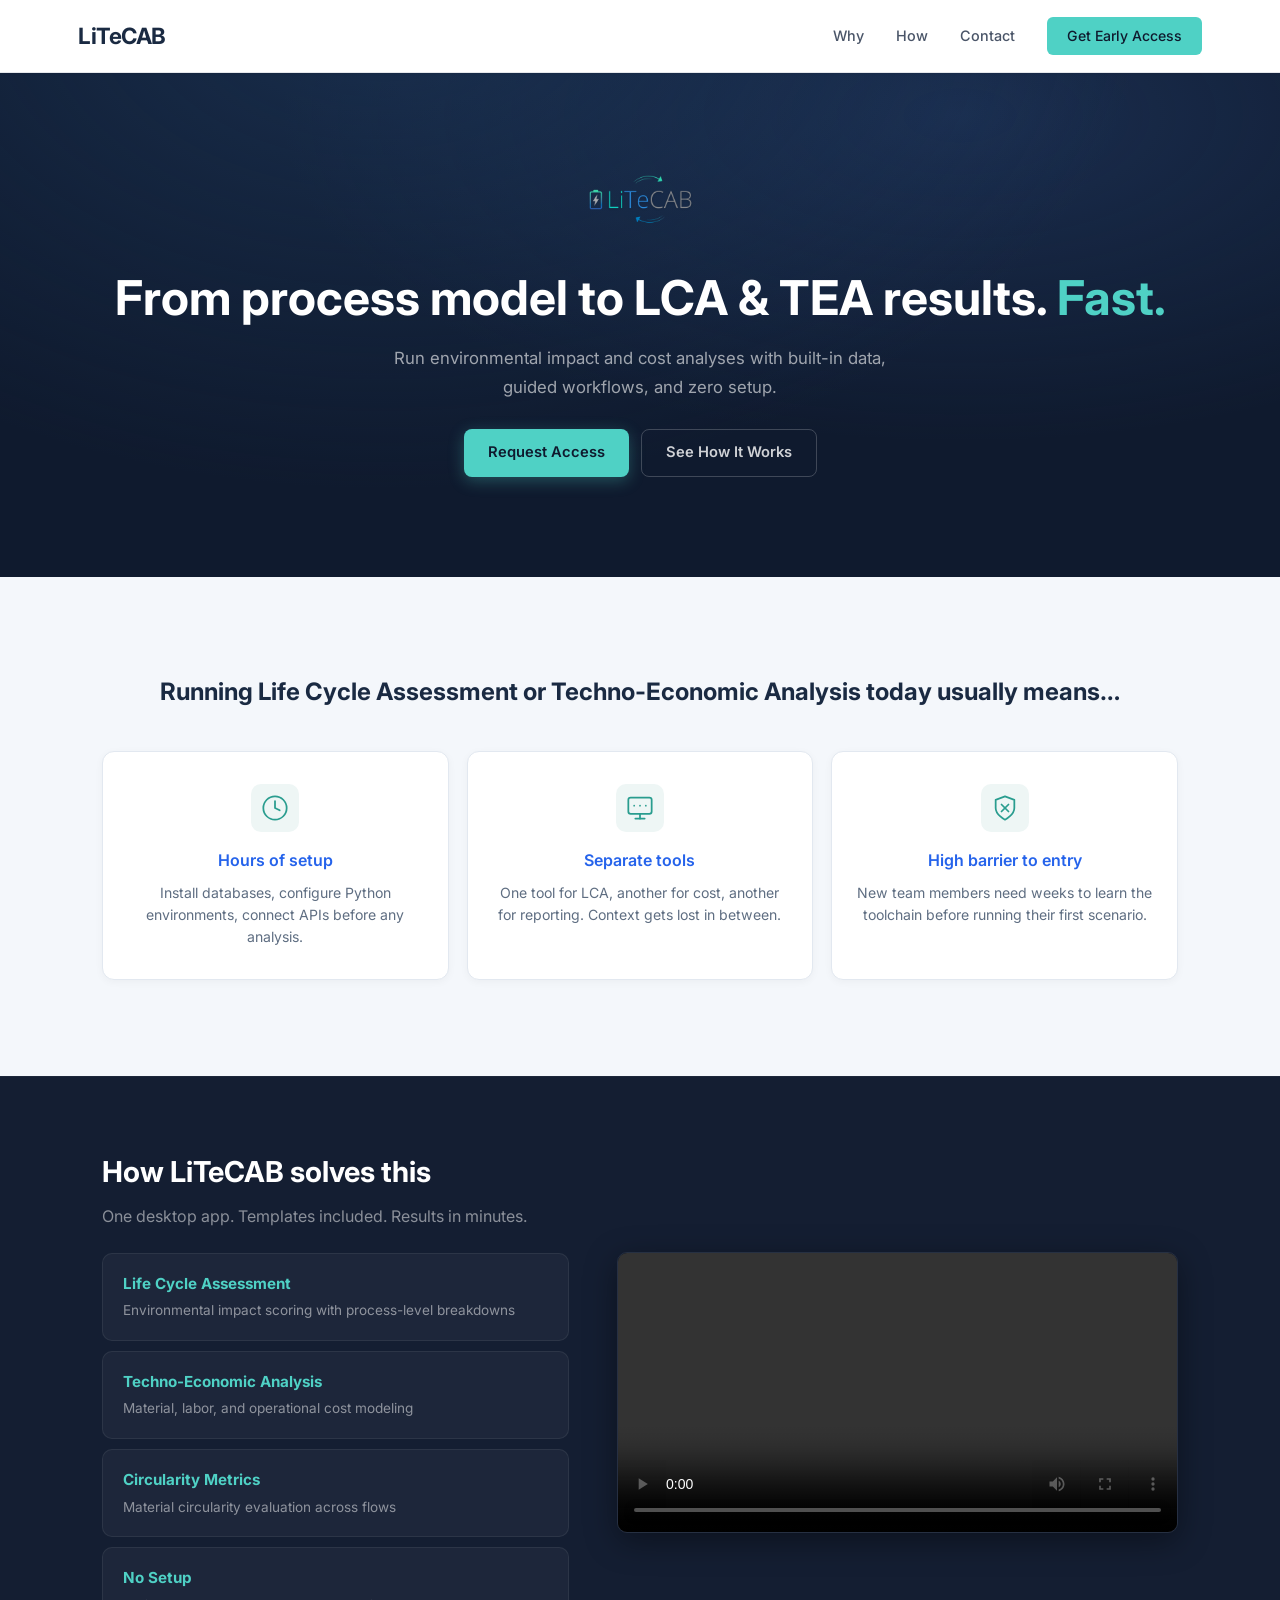
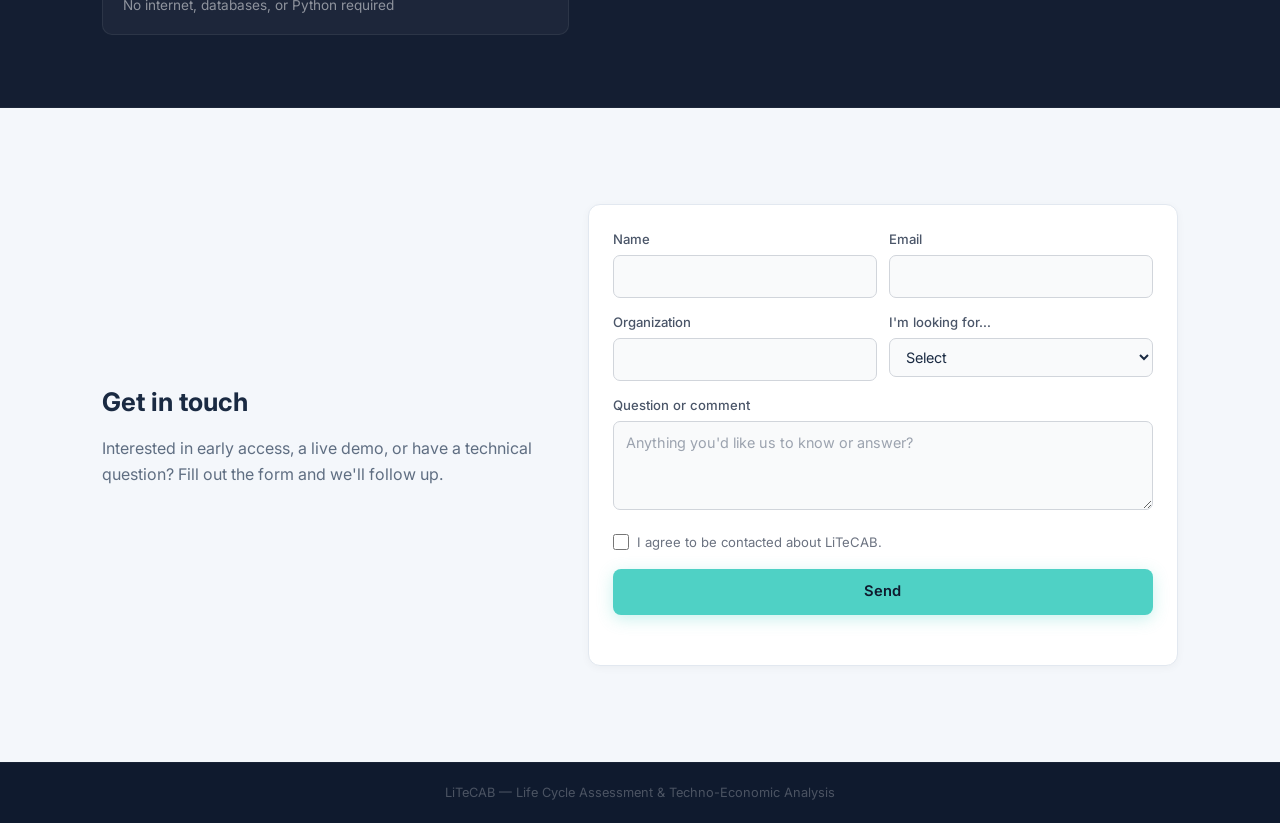
==== index.html @ 693c0f3a "Complete redesign: text navbar, hero logo, problem title change, blue card titles, solution grid fix" ====
<!DOCTYPE html>
<html lang="en">
<head>
  <meta charset="UTF-8">
  <meta name="viewport" content="width=device-width, initial-scale=1.0">
  <title>LiTeCAB — LCA &amp; TEA for Process Engineering</title>
  <meta name="description" content="LiTeCAB Desktop — life cycle assessment and techno-economic analysis in one guided workflow. Currently featuring battery process templates.">
  <link rel="preconnect" href="https://fonts.googleapis.com">
  <link rel="preconnect" href="https://fonts.gstatic.com" crossorigin>
  <link href="https://fonts.googleapis.com/css2?family=Inter:wght@300;400;500;600;700&display=swap" rel="stylesheet">
  <link rel="stylesheet" href="styles.css">
</head>
<body>

  <!-- ═══ Navbar ═══ -->
  <nav class="navbar" id="top">
    <div class="container nav-inner">
      <a href="#top" class="nav-brand">LiTeCAB</a>
      <div class="nav-links">
        <a href="#problem">Why</a>
        <a href="#solution">How</a>
        <a href="#contact">Contact</a>
        <a href="#contact" class="nav-cta">Get Early Access</a>
      </div>
    </div>
  </nav>

  <main>

    <!-- ═══ Hero ═══ -->
    <section class="hero">
      <div class="container hero-inner">
        <img src="logo.png" alt="LiTeCAB" class="hero-logo">
        <h1>From process model to LCA &amp; TEA results. <em>Fast.</em></h1>
        <p class="hero-desc">
          Run environmental impact and cost analyses with built-in data,
          guided workflows, and zero setup.
        </p>
        <div class="hero-btns">
          <a href="#contact" class="btn btn-primary">Request Access</a>
          <a href="#solution" class="btn btn-outline">See How It Works</a>
        </div>
      </div>
    </section>

    <!-- ═══ Problem ═══ -->
    <section class="section section-light" id="problem">
      <div class="container">
        <h2 class="section-heading">Running Life Cycle Assessment or Techno-Economic Analysis today usually means&hellip;</h2>
        <div class="cards-row">
          <div class="card">
            <div class="card-icon"><svg width="28" height="28" viewBox="0 0 24 24" fill="none" stroke="currentColor" stroke-width="1.5" stroke-linecap="round" stroke-linejoin="round"><circle cx="12" cy="12" r="10"/><polyline points="12 6 12 12 16 14"/></svg></div>
            <h3>Hours of setup</h3>
            <p>Install databases, configure Python environments, connect APIs before any analysis.</p>
          </div>
          <div class="card">
            <div class="card-icon"><svg width="28" height="28" viewBox="0 0 24 24" fill="none" stroke="currentColor" stroke-width="1.5" stroke-linecap="round" stroke-linejoin="round"><rect x="2" y="3" width="20" height="14" rx="2"/><line x1="8" y1="21" x2="16" y2="21"/><line x1="12" y1="17" x2="12" y2="21"/><line x1="7" y1="10" x2="7" y2="10.01"/><line x1="12" y1="10" x2="12" y2="10.01"/><line x1="17" y1="10" x2="17" y2="10.01"/></svg></div>
            <h3>Separate tools</h3>
            <p>One tool for LCA, another for cost, another for reporting. Context gets lost in between.</p>
          </div>
          <div class="card">
            <div class="card-icon"><svg width="28" height="28" viewBox="0 0 24 24" fill="none" stroke="currentColor" stroke-width="1.5" stroke-linecap="round" stroke-linejoin="round"><path d="M12 22s8-4 8-10V5l-8-3-8 3v7c0 6 8 10 8 10z"/><line x1="9" y1="9" x2="15" y2="15"/><line x1="15" y1="9" x2="9" y2="15"/></svg></div>
            <h3>High barrier to entry</h3>
            <p>New team members need weeks to learn the toolchain before running their first scenario.</p>
          </div>
        </div>
      </div>
    </section>

    <!-- ═══ Solution + Walkthrough ═══ -->
    <section class="section section-alt" id="solution">
      <div class="container solution-grid">
        <div class="solution-left">
          <h2 class="section-heading">How LiTeCAB solves this</h2>
          <p class="section-lead">One desktop app. Templates included. Results in minutes.</p>
          <div class="features">
            <div class="feat">
              <strong>Life Cycle Assessment</strong>
              <span>Environmental impact scoring with process-level breakdowns</span>
            </div>
            <div class="feat">
              <strong>Techno-Economic Analysis</strong>
              <span>Material, labor, and operational cost modeling</span>
            </div>
            <div class="feat">
              <strong>Circularity Metrics</strong>
              <span>Material circularity evaluation across flows</span>
            </div>
            <div class="feat">
              <strong>No Setup</strong>
              <span>No internet, databases, or Python required</span>
            </div>
          </div>
        </div>
        <div class="solution-right">
          <div class="video-frame">
            <video controls preload="metadata">
              <source src="walkthrough.mp4" type="video/mp4">
              Your browser does not support the video tag.
            </video>
          </div>
        </div>
      </div>
    </section>

    <!-- ═══ CTA + Form ═══ -->
    <section class="section section-light" id="contact">
      <div class="container">
        <div class="cta-block">
          <div class="cta-text">
            <h2>Get in touch</h2>
            <p>
              Interested in early access, a live demo, or have a technical question?
              Fill out the form and we'll follow up.
            </p>
          </div>
          <form id="interest-form" class="cta-form" novalidate>
            <div class="f-row f-2col">
              <div class="f-group">
                <label for="name">Name</label>
                <input id="name" name="name" type="text" autocomplete="name" required>
              </div>
              <div class="f-group">
                <label for="email">Email</label>
                <input id="email" name="email" type="email" autocomplete="email" required>
              </div>
            </div>
            <div class="f-row f-2col">
              <div class="f-group">
                <label for="organization">Organization</label>
                <input id="organization" name="organization" type="text" autocomplete="organization">
              </div>
              <div class="f-group">
                <label for="next_step">I'm looking for&hellip;</label>
                <select id="next_step" name="next_step" required>
                  <option value="">Select</option>
                  <option value="early-access">Early access</option>
                  <option value="live-demo">A live demo</option>
                  <option value="technical-discussion">Technical discussion</option>
                  <option value="exploring">Just exploring</option>
                </select>
              </div>
            </div>
            <div class="f-group">
              <label for="inquiry">Question or comment</label>
              <textarea id="inquiry" name="inquiry" rows="3" placeholder="Anything you'd like us to know or answer?"></textarea>
            </div>
            <div class="f-check">
              <input id="consent" name="consent" type="checkbox" required>
              <label for="consent">I agree to be contacted about LiTeCAB.</label>
            </div>
            <button class="btn btn-primary btn-full" type="submit">Send</button>
            <p id="form-status" class="form-status" role="status" aria-live="polite"></p>
          </form>
        </div>
      </div>
    </section>

  </main>

  <footer class="site-footer">
    <div class="container">
      <p>LiTeCAB &mdash; Life Cycle Assessment &amp; Techno-Economic Analysis</p>
    </div>
  </footer>

  <script src="script.js" defer></script>
</body>
</html>
---- styles.css ----
/* ── Reset ── */
*, *::before, *::after { box-sizing: border-box; margin: 0; padding: 0; }

/* ── Base ── */
html { scroll-behavior: smooth; }

body {
  font-family: 'Inter', -apple-system, BlinkMacSystemFont, 'Segoe UI', sans-serif;
  color: #e8f0fe;
  background: #0f1a2e;
  line-height: 1.6;
  -webkit-font-smoothing: antialiased;
}

.container {
  width: 100%;
  max-width: 1140px;
  margin: 0 auto;
  padding: 0 32px;
}

/* ── Navbar ── */
.navbar {
  position: fixed; top: 0; left: 0; right: 0; z-index: 50;
  background: #fff;
  border-bottom: 1px solid #e5e7eb;
  box-shadow: 0 1px 3px rgba(0,0,0,0.05);
}

.nav-inner {
  display: flex; align-items: center; justify-content: space-between;
  height: 72px;
  padding: 0 8px;
}

.nav-brand {
  font-size: 1.4rem;
  font-weight: 700;
  color: #1a2a42;
  text-decoration: none;
  letter-spacing: -0.5px;
}

.nav-links { display: flex; align-items: center; gap: 32px; }

.nav-links a {
  color: #4a5568;
  text-decoration: none;
  font-size: 0.9rem;
  font-weight: 500;
  transition: color 0.2s;
}
.nav-links a:hover { color: #1a2a42; }

.nav-cta {
  background: #4fd1c5 !important;
  color: #0f1a2e !important;
  padding: 8px 20px;
  border-radius: 6px;
  font-weight: 600;
  font-size: 0.88rem !important;
  transition: background 0.2s;
}
.nav-cta:hover { background: #38b2ac !important; }

/* ── Hero ── */
.hero {
  padding: 160px 0 80px;
  text-align: center;
  background:
    radial-gradient(ellipse at 30% 0%, rgba(30,58,95,0.6) 0%, transparent 60%),
    radial-gradient(ellipse at 75% 20%, rgba(42,74,127,0.4) 0%, transparent 50%),
    #0f1a2e;
}

.hero-inner { max-width: 100%; margin: 0 auto; }

.hero-logo {
  height: 80px;
  margin-bottom: 24px;
}

.hero h1 {
  font-size: clamp(2.4rem, 4vw, 3rem);
  font-weight: 700;
  line-height: 1.1;
  margin-bottom: 20px;
  color: #fff;
  white-space: nowrap;
}

.hero h1 em {
  font-style: normal;
  color: #4fd1c5;
}

.hero-desc {
  font-size: 1.05rem;
  color: rgba(255,255,255,0.6);
  max-width: 520px;
  margin: 0 auto 28px;
  line-height: 1.7;
}

.hero-btns {
  display: flex; gap: 12px; justify-content: center;
  margin-bottom: 20px;
}


/* ── Buttons ── */
.btn {
  display: inline-flex; align-items: center; justify-content: center;
  padding: 11px 24px;
  border: none; border-radius: 8px;
  font: inherit; font-size: 0.92rem; font-weight: 600;
  cursor: pointer; text-decoration: none;
  transition: transform 0.15s, background 0.2s, box-shadow 0.2s;
}
.btn:hover { transform: translateY(-1px); }

.btn-primary {
  background: #4fd1c5;
  color: #0f1a2e;
  box-shadow: 0 4px 16px rgba(79,209,197,0.3);
}
.btn-primary:hover { background: #6ee7db; }

.btn-outline {
  background: transparent;
  border: 1px solid rgba(255,255,255,0.2);
  color: rgba(255,255,255,0.8);
}
.btn-outline:hover {
  background: rgba(255,255,255,0.06);
  border-color: rgba(255,255,255,0.35);
}

.btn-full { width: 100%; }

/* ── Sections ── */
.section {
  padding: 72px 0;
}

.section-alt {
  background: rgba(255,255,255,0.02);
  border-top: 1px solid rgba(255,255,255,0.04);
  border-bottom: 1px solid rgba(255,255,255,0.04);
}

.section-heading {
  font-size: 1.8rem;
  font-weight: 700;
  text-align: center;
  margin-bottom: 8px;
  color: #fff;
}

.section-lead {
  text-align: center;
  color: rgba(255,255,255,0.5);
  font-size: 1rem;
  margin-bottom: 36px;
}

/* ── Light sections (Problem, CTA) ── */
.section-light {
  background: #f4f7fb !important;
  color: #1a2a42;
  padding: 96px 0;
}

.section-light .section-heading {
  color: #1a2a42;
  font-size: 1.5rem;
  margin-bottom: 40px;
}

.section-light .cta-text h2 {
  color: #1a2a42 !important;
}

.section-light .cta-text p {
  color: #5f6e82 !important;
}

.section-light .cta-form {
  background: #fff;
  border: 1px solid #e2e8f0;
  box-shadow: 0 2px 8px rgba(0,0,0,0.04);
}

.section-light .f-group label {
  color: #4a5568;
}

.section-light .f-group input,
.section-light .f-group select,
.section-light .f-group textarea {
  background: #f9fafb;
  border: 1px solid #d1d5db;
  color: #1a2a42;
}

.section-light .f-group input::placeholder,
.section-light .f-group textarea::placeholder {
  color: #9ca3af;
}

.section-light .f-group select option {
  background: #fff;
  color: #1a2a42;
}

.section-light .f-check label {
  color: #6b7280;
}

.section-light .form-status {
  color: #6b7280;
}

/* ── Problem cards ── */
.cards-row {
  display: grid;
  grid-template-columns: repeat(3, 1fr);
  gap: 18px;
}

.card {
  background: #fff;
  border: 1px solid #e2e8f0;
  border-radius: 12px;
  padding: 32px 24px;
  text-align: center;
  box-shadow: 0 2px 8px rgba(0,0,0,0.04);
}

.card-icon {
  display: flex; align-items: center; justify-content: center;
  width: 48px; height: 48px;
  margin: 0 auto 16px;
  background: #eef6f5;
  border-radius: 10px;
  color: #2a9d8f;
}

.card h3 {
  font-size: 1rem;
  font-weight: 600;
  margin-bottom: 8px;
  color: #2563eb;
}

.card p {
  font-size: 0.88rem;
  color: #5f6e82;
  line-height: 1.55;
}

/* ── Solution grid ── */
.solution-grid {
  display: grid !important;
  grid-template-columns: 1fr 1.2fr !important;
  gap: 48px;
  align-items: center;
}

.solution-left {
  display: block;
}

.solution-left .section-heading {
  text-align: left;
  margin-bottom: 8px;
}

.solution-left .section-lead {
  text-align: left;
  margin-bottom: 24px;
}

.solution-right {
  display: block;
}

/* ── Features ── */
.features {
  display: grid;
  grid-template-columns: 1fr;
  gap: 10px;
}

.feat {
  display: flex; flex-direction: column;
  background: rgba(255,255,255,0.04);
  border: 1px solid rgba(255,255,255,0.07);
  border-radius: 10px;
  padding: 18px 20px;
}

.feat strong {
  font-size: 0.95rem;
  color: #4fd1c5;
  margin-bottom: 4px;
}

.feat span {
  font-size: 0.85rem;
  color: rgba(255,255,255,0.5);
}

/* ── Video ── */
.video-frame {
  border-radius: 10px;
  overflow: hidden;
  border: 1px solid rgba(255,255,255,0.08);
  box-shadow: 0 8px 32px rgba(0,0,0,0.4);
}

.video-frame video {
  width: 100%;
  display: block;
  background: #0a1220;
}

/* ── CTA / Form ── */
.cta-block {
  display: grid;
  grid-template-columns: 1fr 1.3fr;
  gap: 32px;
  align-items: center;
}

.cta-text h2 {
  font-size: 1.6rem;
  font-weight: 700;
  margin-bottom: 12px;
  color: #fff;
}

.cta-text p {
  color: rgba(255,255,255,0.55);
  line-height: 1.65;
}

.cta-form {
  background: rgba(255,255,255,0.04);
  border: 1px solid rgba(255,255,255,0.07);
  border-radius: 12px;
  padding: 24px;
}

.f-group { margin-bottom: 14px; }

.f-group label {
  display: block;
  font-size: 0.82rem;
  font-weight: 500;
  color: rgba(255,255,255,0.6);
  margin-bottom: 5px;
}

.f-group input,
.f-group select,
.f-group textarea {
  width: 100%;
  padding: 9px 12px;
  background: rgba(255,255,255,0.06);
  border: 1px solid rgba(255,255,255,0.1);
  border-radius: 7px;
  color: #fff;
  font: inherit;
  font-size: 0.9rem;
  transition: border-color 0.15s;
}

.f-group input:focus,
.f-group select:focus,
.f-group textarea:focus {
  outline: none;
  border-color: rgba(79,209,197,0.5);
}

.f-group input::placeholder,
.f-group textarea::placeholder {
  color: rgba(255,255,255,0.25);
}

.f-group select option { background: #1e3050; color: #fff; }

.f-group textarea { resize: vertical; }

.f-row { display: grid; gap: 12px; }
.f-2col { grid-template-columns: 1fr 1fr; }

.f-check {
  display: flex; align-items: start; gap: 8px;
  margin-bottom: 16px;
}
.f-check input { width: 16px; height: 16px; margin-top: 2px; flex-shrink: 0; }
.f-check label { font-size: 0.82rem; color: rgba(255,255,255,0.45); }

.form-status {
  margin-top: 8px;
  min-height: 18px;
  font-size: 0.85rem;
  color: rgba(255,255,255,0.5);
}

/* ── Footer ── */
.site-footer {
  border-top: 1px solid rgba(255,255,255,0.04);
  padding: 20px 0;
  text-align: center;
}

.site-footer p {
  font-size: 0.8rem;
  color: rgba(255,255,255,0.25);
}

/* ── Responsive ── */
@media (max-width: 768px) {
  .hero { padding: 130px 0 60px; }
  .hero h1 { font-size: 1.8rem; }
  .cards-row { grid-template-columns: 1fr; }
  .solution-grid { grid-template-columns: 1fr; }
  .solution-left .section-heading,
  .solution-left .section-lead { text-align: center; }
  .cta-block { grid-template-columns: 1fr; }
  .f-2col { grid-template-columns: 1fr; }
  .nav-links a:not(.nav-cta) { display: none; }
  .hero-btns { flex-direction: column; align-items: center; }
}
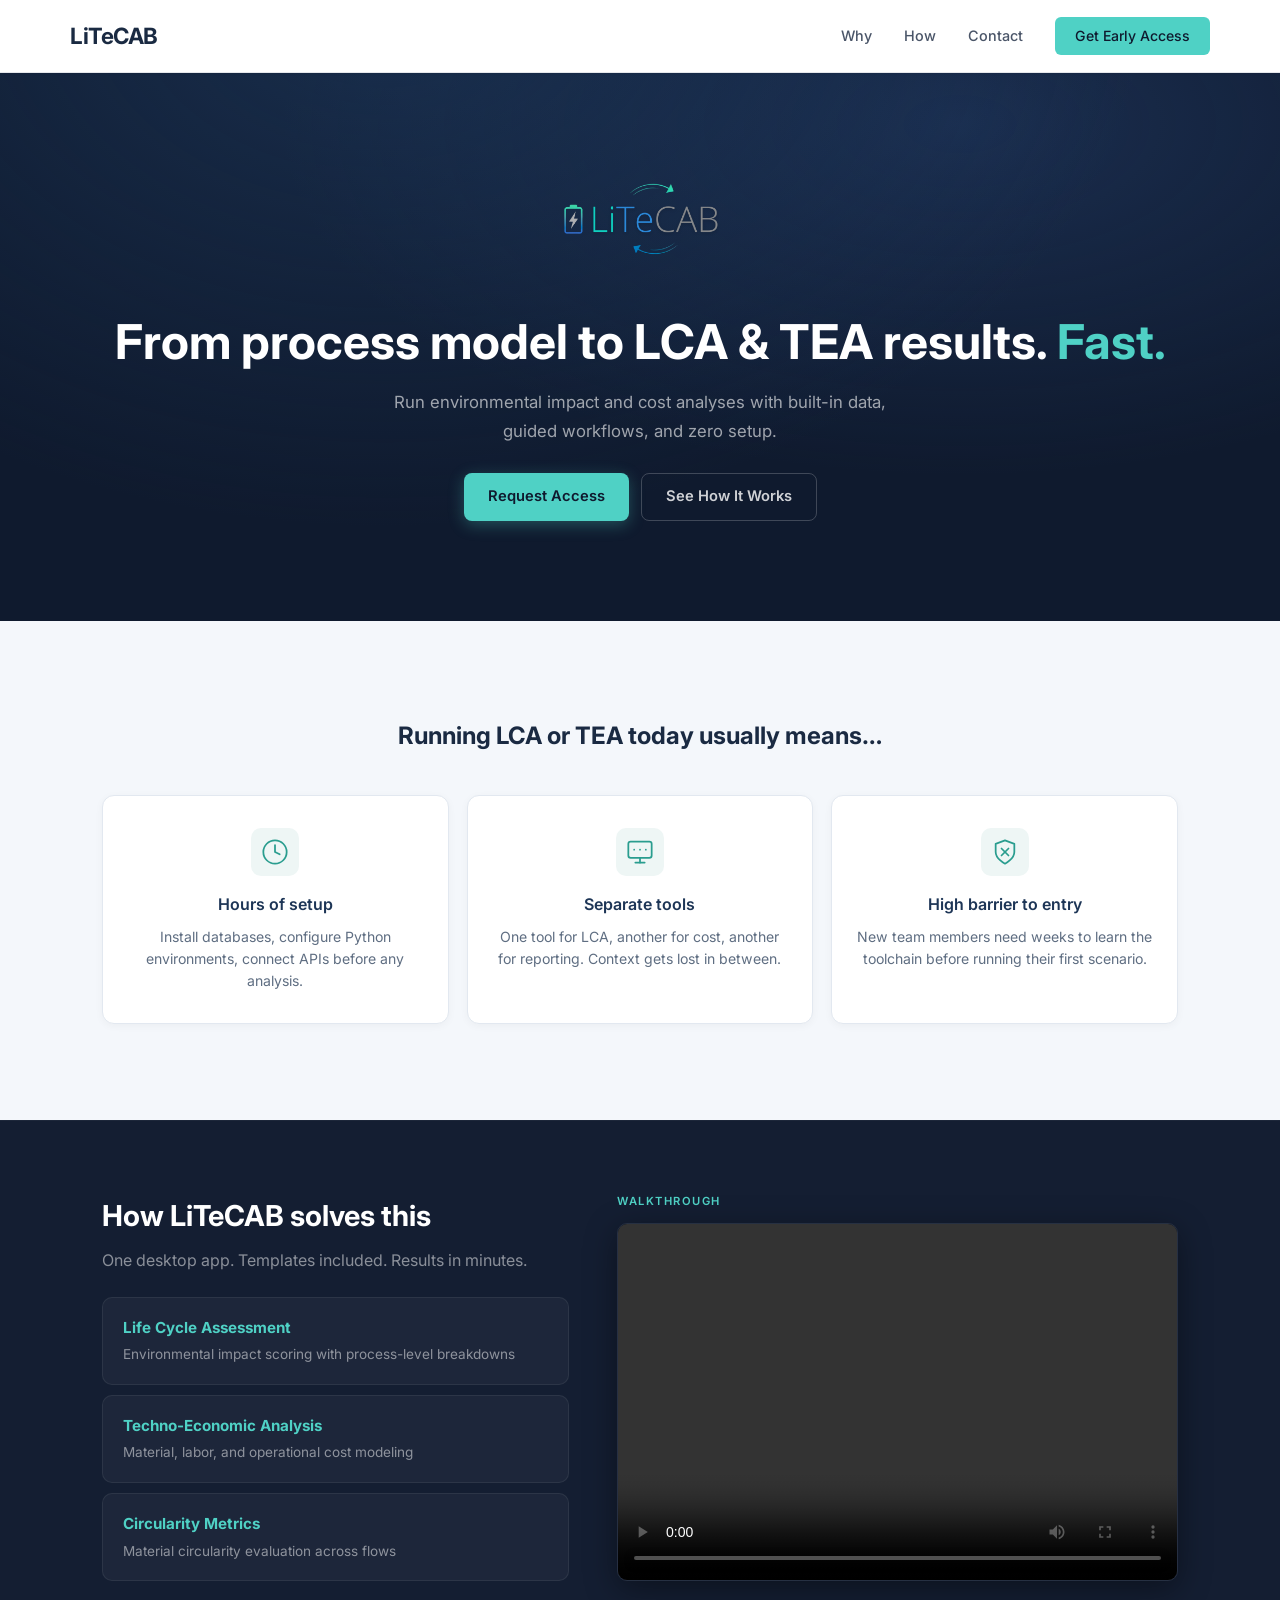
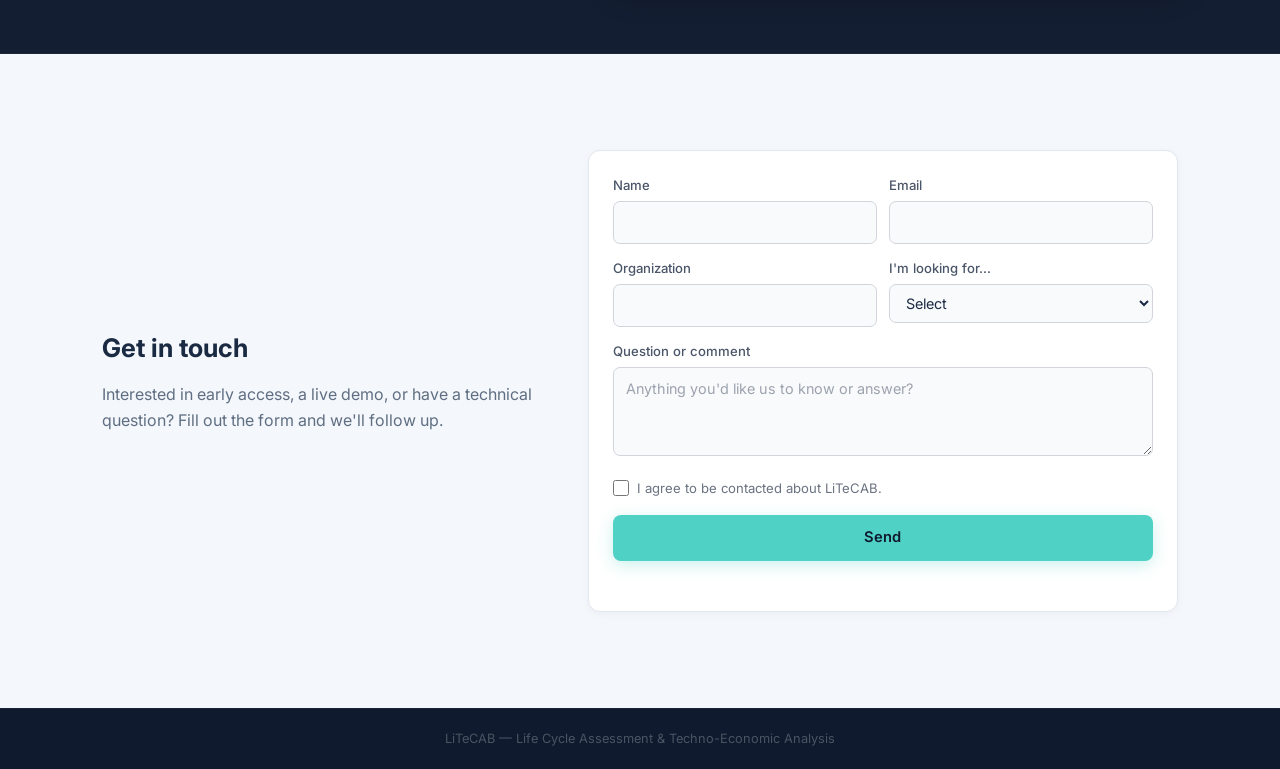
==== commit 992d12ec: "Navbar extreme ends, larger hero logo, shorter problem title, #1d3556 card titles, drop 4th card, wa" ====
--- a/index.html
+++ b/index.html
@@ -46,7 +46,7 @@
     <!-- ═══ Problem ═══ -->
     <section class="section section-light" id="problem">
       <div class="container">
-        <h2 class="section-heading">Running Life Cycle Assessment or Techno-Economic Analysis today usually means&hellip;</h2>
+        <h2 class="section-heading">Running LCA or TEA today usually means&hellip;</h2>
         <div class="cards-row">
           <div class="card">
             <div class="card-icon"><svg width="28" height="28" viewBox="0 0 24 24" fill="none" stroke="currentColor" stroke-width="1.5" stroke-linecap="round" stroke-linejoin="round"><circle cx="12" cy="12" r="10"/><polyline points="12 6 12 12 16 14"/></svg></div>
@@ -86,13 +86,10 @@
               <strong>Circularity Metrics</strong>
               <span>Material circularity evaluation across flows</span>
             </div>
-            <div class="feat">
-              <strong>No Setup</strong>
-              <span>No internet, databases, or Python required</span>
-            </div>
           </div>
         </div>
         <div class="solution-right">
+          <span class="video-badge">Walkthrough</span>
           <div class="video-frame">
             <video controls preload="metadata">
               <source src="walkthrough.mp4" type="video/mp4">
--- a/styles.css
+++ b/styles.css
@@ -30,7 +30,7 @@
 .nav-inner {
   display: flex; align-items: center; justify-content: space-between;
   height: 72px;
-  padding: 0 8px;
+  padding: 0;
 }
 
 .nav-brand {
@@ -76,8 +76,8 @@
 .hero-inner { max-width: 100%; margin: 0 auto; }
 
 .hero-logo {
-  height: 80px;
-  margin-bottom: 24px;
+  height: 120px;
+  margin-bottom: 28px;
 }
 
 .hero h1 {
@@ -250,7 +250,7 @@
   font-size: 1rem;
   font-weight: 600;
   margin-bottom: 8px;
-  color: #2563eb;
+  color: #1d3556;
 }
 
 .card p {
@@ -264,7 +264,7 @@
   display: grid !important;
   grid-template-columns: 1fr 1.2fr !important;
   gap: 48px;
-  align-items: center;
+  align-items: stretch;
 }
 
 .solution-left {
@@ -282,7 +282,19 @@
 }
 
 .solution-right {
-  display: block;
+  display: flex;
+  flex-direction: column;
+  height: 100%;
+}
+
+.video-badge {
+  display: inline-block;
+  font-size: 0.7rem;
+  font-weight: 600;
+  text-transform: uppercase;
+  letter-spacing: 1.5px;
+  color: #4fd1c5;
+  margin-bottom: 12px;
 }
 
 /* ── Features ── */
@@ -317,10 +329,14 @@
   overflow: hidden;
   border: 1px solid rgba(255,255,255,0.08);
   box-shadow: 0 8px 32px rgba(0,0,0,0.4);
+  flex: 1;
+  display: flex;
 }
 
 .video-frame video {
   width: 100%;
+  height: 100%;
+  object-fit: cover;
   display: block;
   background: #0a1220;
 }
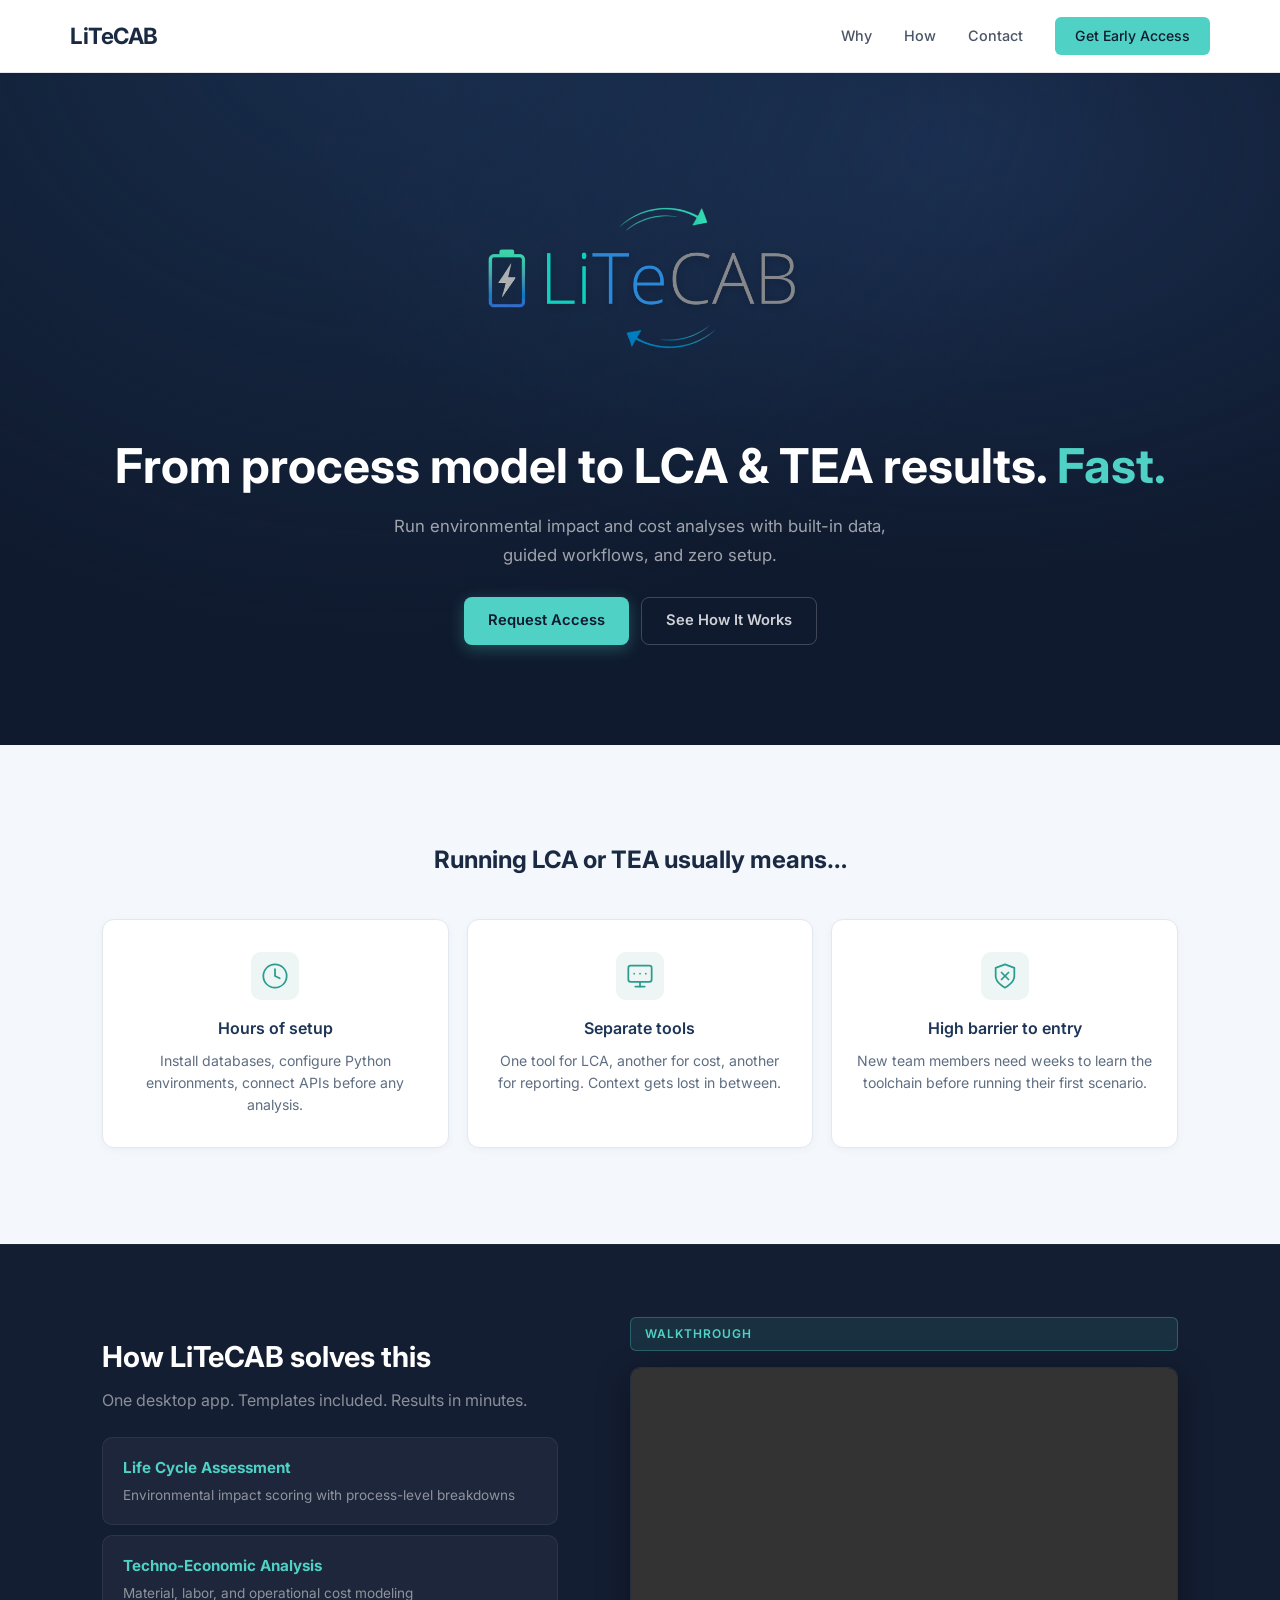
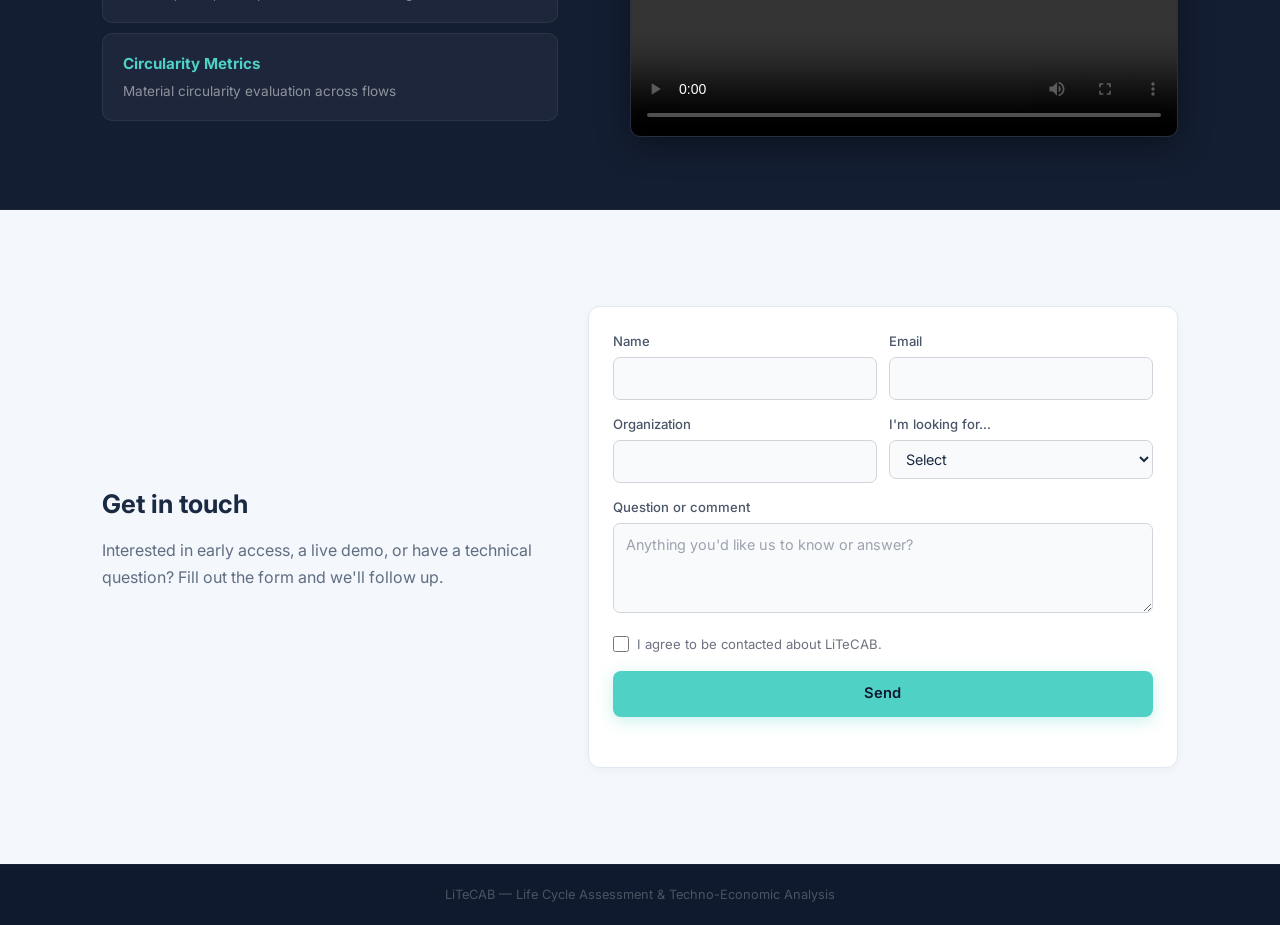
==== commit 6b0a76d9: "Double hero logo, remove 'today' from problem title, solution grid gap+center, walkthrough button st" ====
--- a/index.html
+++ b/index.html
@@ -46,7 +46,7 @@
     <!-- ═══ Problem ═══ -->
     <section class="section section-light" id="problem">
       <div class="container">
-        <h2 class="section-heading">Running LCA or TEA today usually means&hellip;</h2>
+        <h2 class="section-heading">Running LCA or TEA usually means&hellip;</h2>
         <div class="cards-row">
           <div class="card">
             <div class="card-icon"><svg width="28" height="28" viewBox="0 0 24 24" fill="none" stroke="currentColor" stroke-width="1.5" stroke-linecap="round" stroke-linejoin="round"><circle cx="12" cy="12" r="10"/><polyline points="12 6 12 12 16 14"/></svg></div>
@@ -89,7 +89,7 @@
           </div>
         </div>
         <div class="solution-right">
-          <span class="video-badge">Walkthrough</span>
+          <span class="video-badge-btn">Walkthrough</span>
           <div class="video-frame">
             <video controls preload="metadata">
               <source src="walkthrough.mp4" type="video/mp4">
--- a/styles.css
+++ b/styles.css
@@ -76,8 +76,8 @@
 .hero-inner { max-width: 100%; margin: 0 auto; }
 
 .hero-logo {
-  height: 120px;
-  margin-bottom: 28px;
+  height: 240px;
+  margin-bottom: 32px;
 }
 
 .hero h1 {
@@ -263,8 +263,9 @@
 .solution-grid {
   display: grid !important;
   grid-template-columns: 1fr 1.2fr !important;
-  gap: 48px;
-  align-items: stretch;
+  gap: 72px;
+  align-items: center;
+  min-height: 420px;
 }
 
 .solution-left {
@@ -287,14 +288,18 @@
   height: 100%;
 }
 
-.video-badge {
+.video-badge-btn {
   display: inline-block;
-  font-size: 0.7rem;
+  font-size: 0.75rem;
   font-weight: 600;
   text-transform: uppercase;
-  letter-spacing: 1.5px;
+  letter-spacing: 1px;
   color: #4fd1c5;
-  margin-bottom: 12px;
+  background: rgba(79,209,197,0.1);
+  border: 1px solid rgba(79,209,197,0.3);
+  padding: 6px 14px;
+  border-radius: 6px;
+  margin-bottom: 16px;
 }
 
 /* ── Features ── */
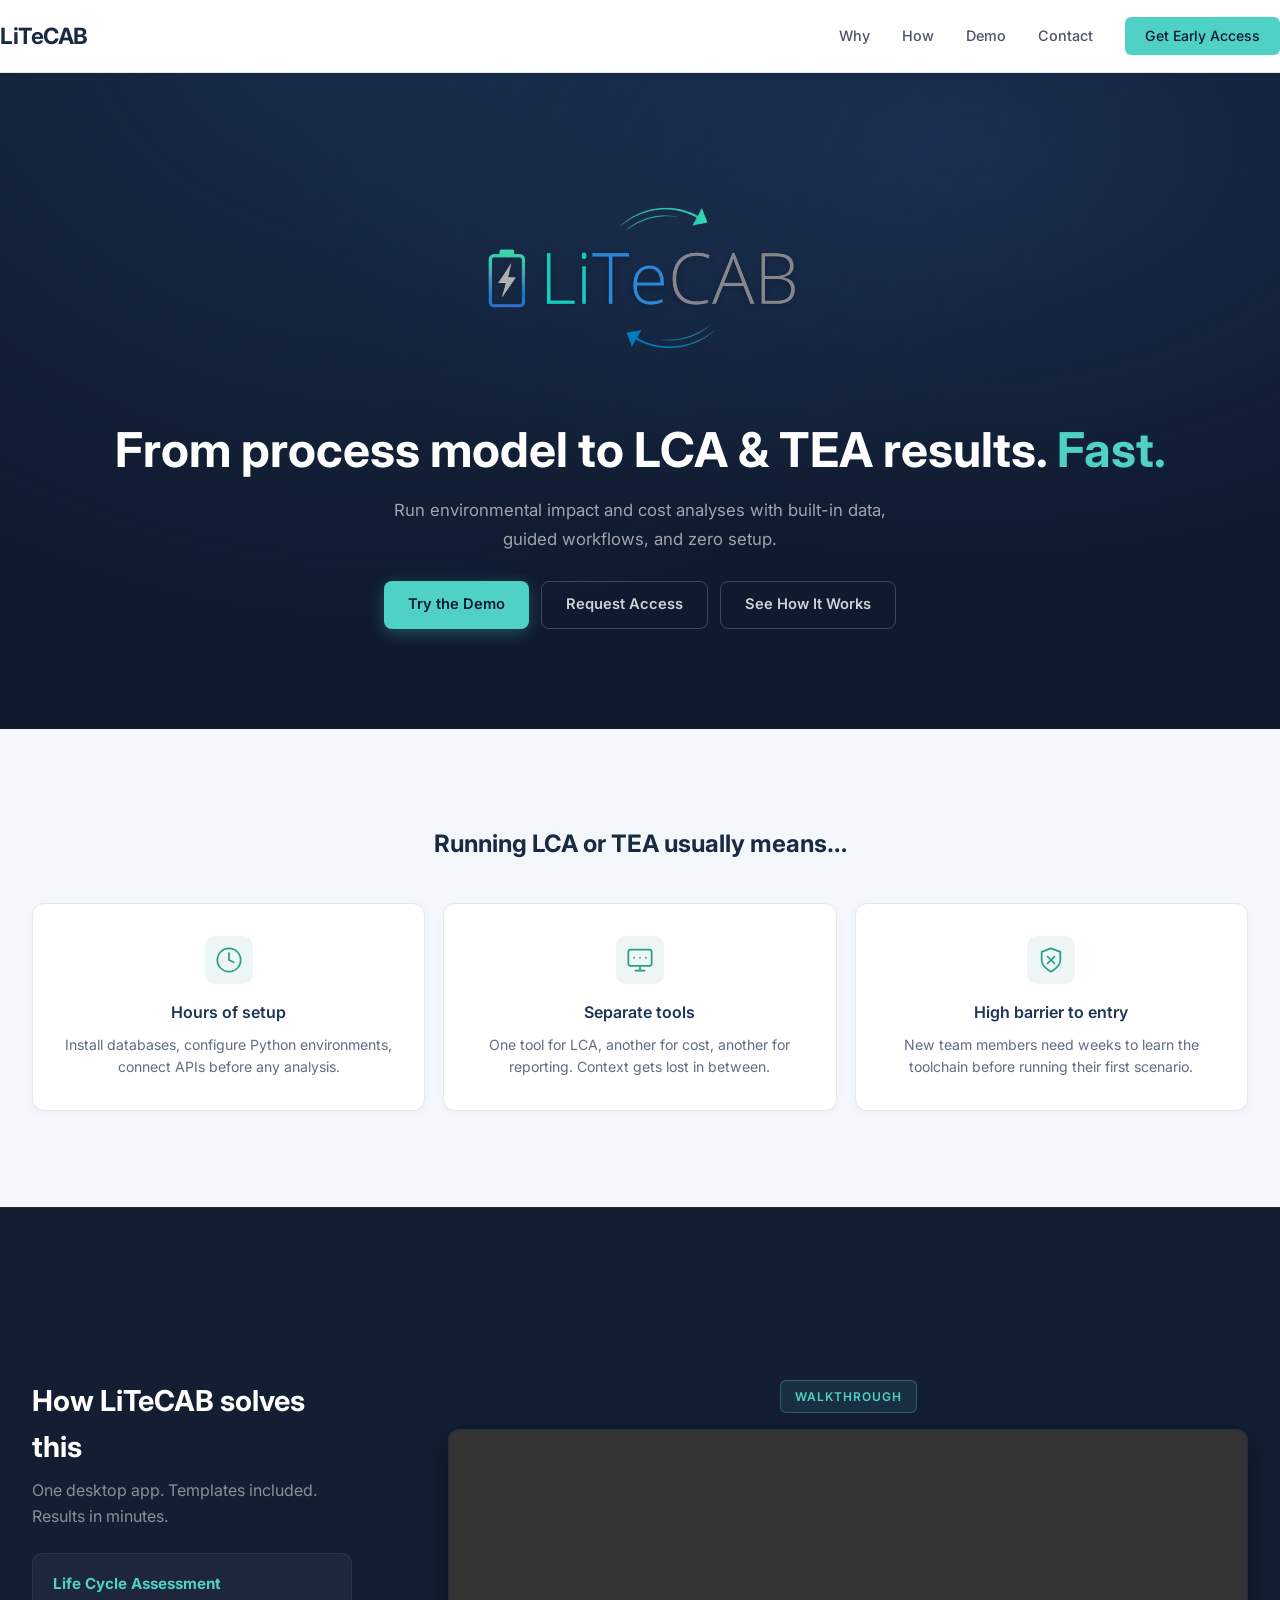
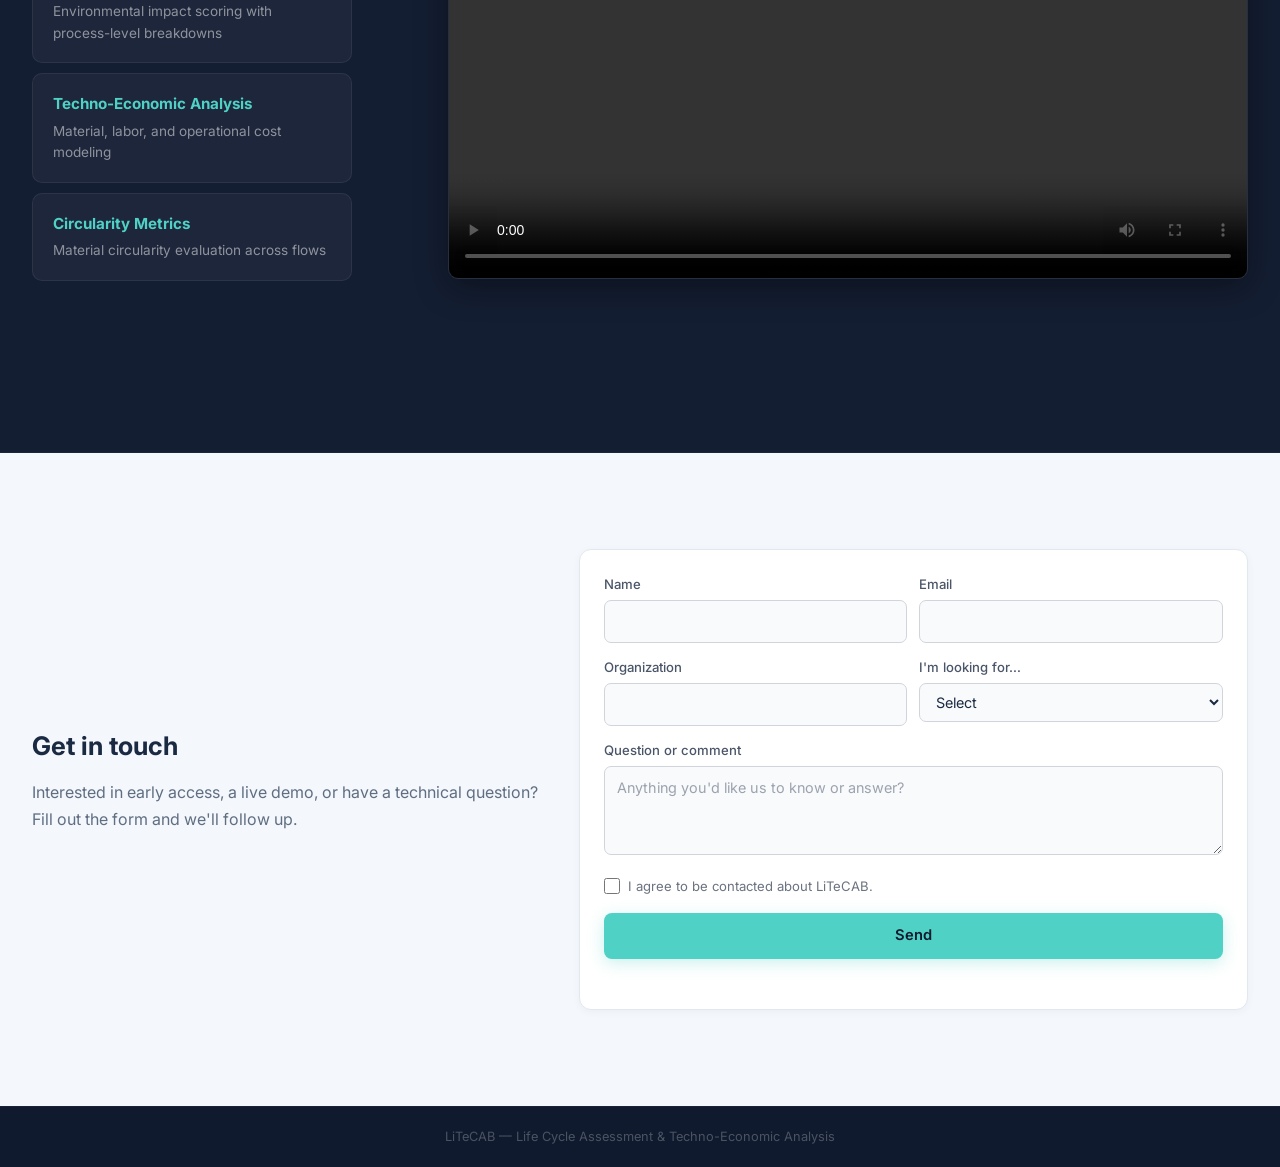
==== commit 1c7b75c6: "feat: add 'Try the Demo' links pointing to /app/" ====
--- a/index.html
+++ b/index.html
@@ -19,6 +19,7 @@
       <div class="nav-links">
         <a href="#problem">Why</a>
         <a href="#solution">How</a>
+        <a href="./app/">Demo</a>
         <a href="#contact">Contact</a>
         <a href="#contact" class="nav-cta">Get Early Access</a>
       </div>
@@ -37,7 +38,8 @@
           guided workflows, and zero setup.
         </p>
         <div class="hero-btns">
-          <a href="#contact" class="btn btn-primary">Request Access</a>
+          <a href="./app/" class="btn btn-primary">Try the Demo</a>
+          <a href="#contact" class="btn btn-outline">Request Access</a>
           <a href="#solution" class="btn btn-outline">See How It Works</a>
         </div>
       </div>
--- a/styles.css
+++ b/styles.css
@@ -14,7 +14,7 @@
 
 .container {
   width: 100%;
-  max-width: 1140px;
+  max-width: 1400px;
   margin: 0 auto;
   padding: 0 32px;
 }
@@ -77,7 +77,7 @@
 
 .hero-logo {
   height: 240px;
-  margin-bottom: 32px;
+  margin-bottom: 16px;
 }
 
 .hero h1 {
@@ -262,10 +262,10 @@
 /* ── Solution grid ── */
 .solution-grid {
   display: grid !important;
-  grid-template-columns: 1fr 1.2fr !important;
-  gap: 72px;
+  grid-template-columns: 1fr 2.5fr !important;
+  gap: 96px;
   align-items: center;
-  min-height: 420px;
+  min-height: 700px;
 }
 
 .solution-left {
@@ -285,7 +285,7 @@
 .solution-right {
   display: flex;
   flex-direction: column;
-  height: 100%;
+  align-items: center;
 }
 
 .video-badge-btn {
@@ -334,14 +334,14 @@
   overflow: hidden;
   border: 1px solid rgba(255,255,255,0.08);
   box-shadow: 0 8px 32px rgba(0,0,0,0.4);
-  flex: 1;
-  display: flex;
+  width: 100%;
+  aspect-ratio: 16 / 9;
 }
 
 .video-frame video {
   width: 100%;
   height: 100%;
-  object-fit: cover;
+  object-fit: contain;
   display: block;
   background: #0a1220;
 }
@@ -443,15 +443,23 @@
 }
 
 /* ── Responsive ── */
+@media (max-width: 1200px) {
+  .container { max-width: 1000px; }
+  .solution-grid { gap: 48px; }
+}
+
 @media (max-width: 768px) {
   .hero { padding: 130px 0 60px; }
-  .hero h1 { font-size: 1.8rem; }
+  .hero-logo { height: 160px; }
+  .hero h1 { font-size: 1.8rem; white-space: normal; }
   .cards-row { grid-template-columns: 1fr; }
-  .solution-grid { grid-template-columns: 1fr; }
+  .solution-grid { grid-template-columns: 1fr !important; gap: 32px; min-height: auto; }
   .solution-left .section-heading,
   .solution-left .section-lead { text-align: center; }
+  .solution-right { align-items: center; }
   .cta-block { grid-template-columns: 1fr; }
   .f-2col { grid-template-columns: 1fr; }
   .nav-links a:not(.nav-cta) { display: none; }
   .hero-btns { flex-direction: column; align-items: center; }
-}
+  .section-light { padding: 64px 0; }
+}
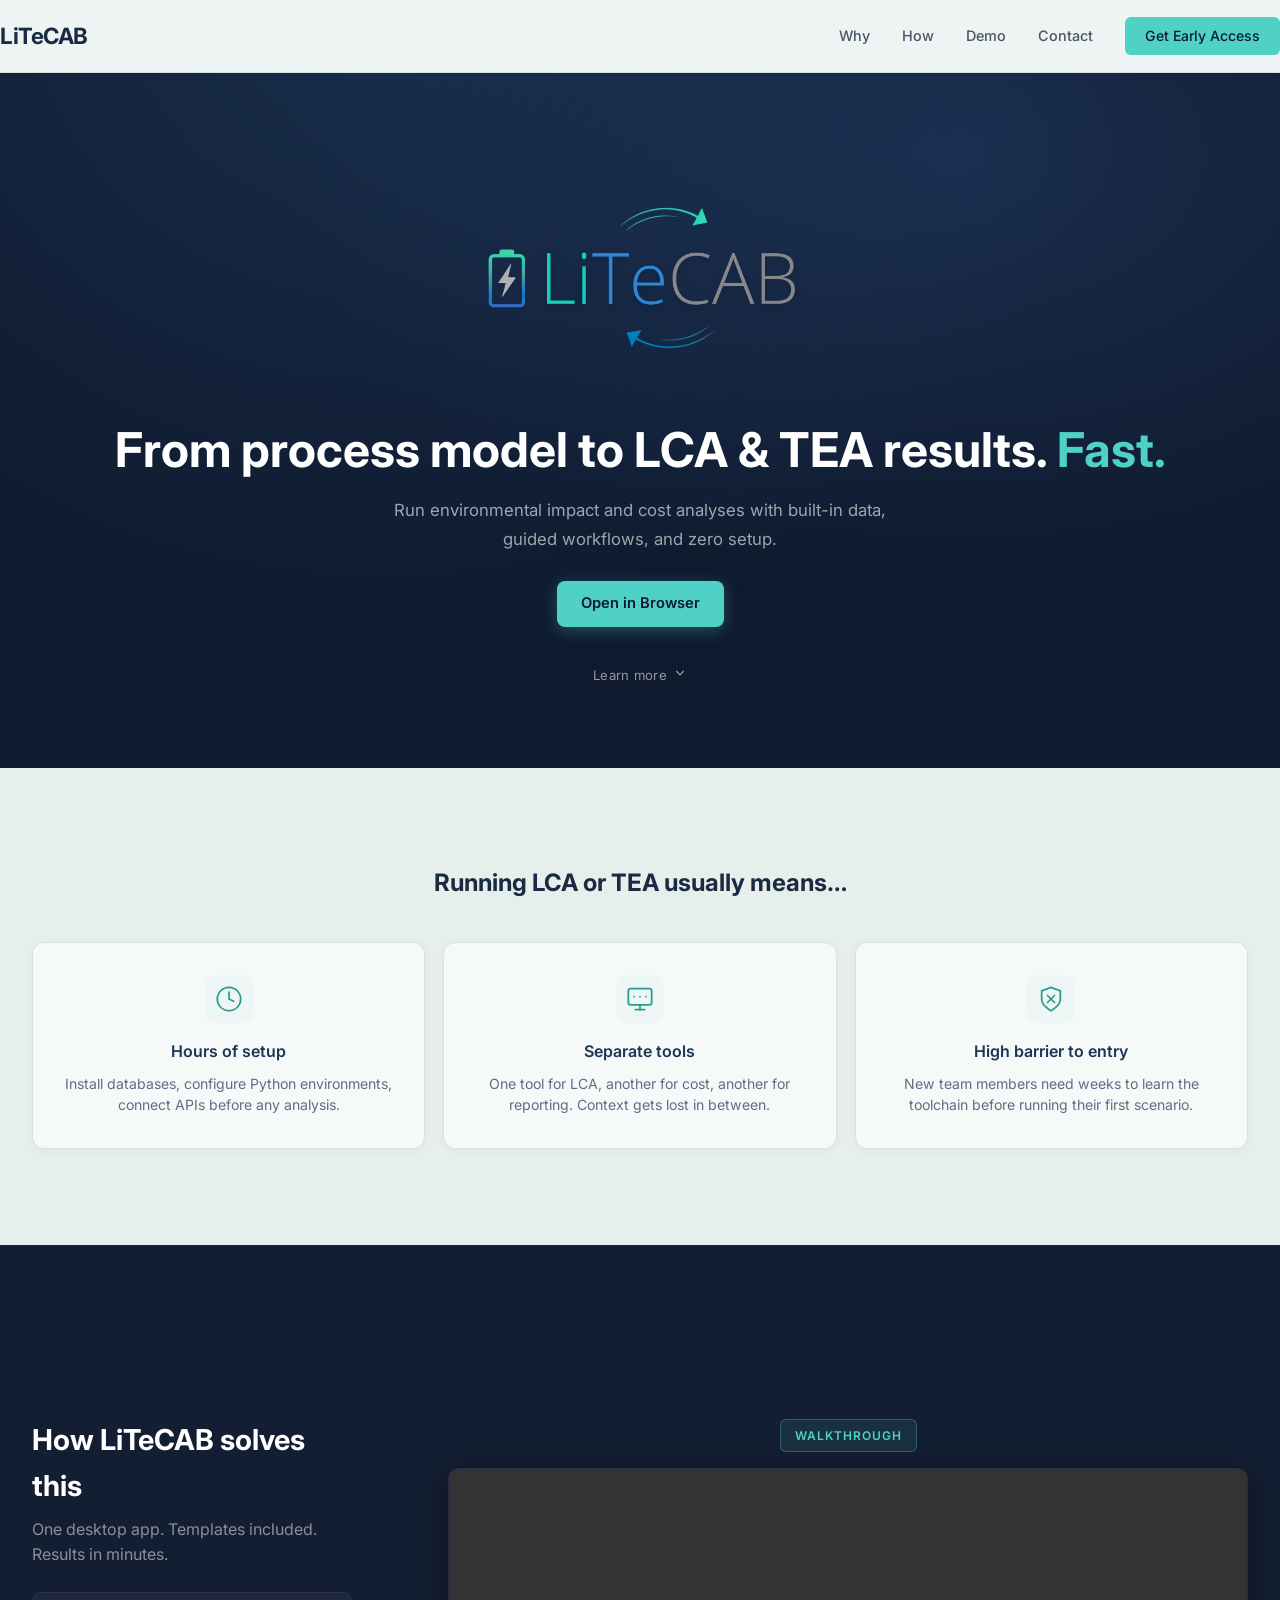
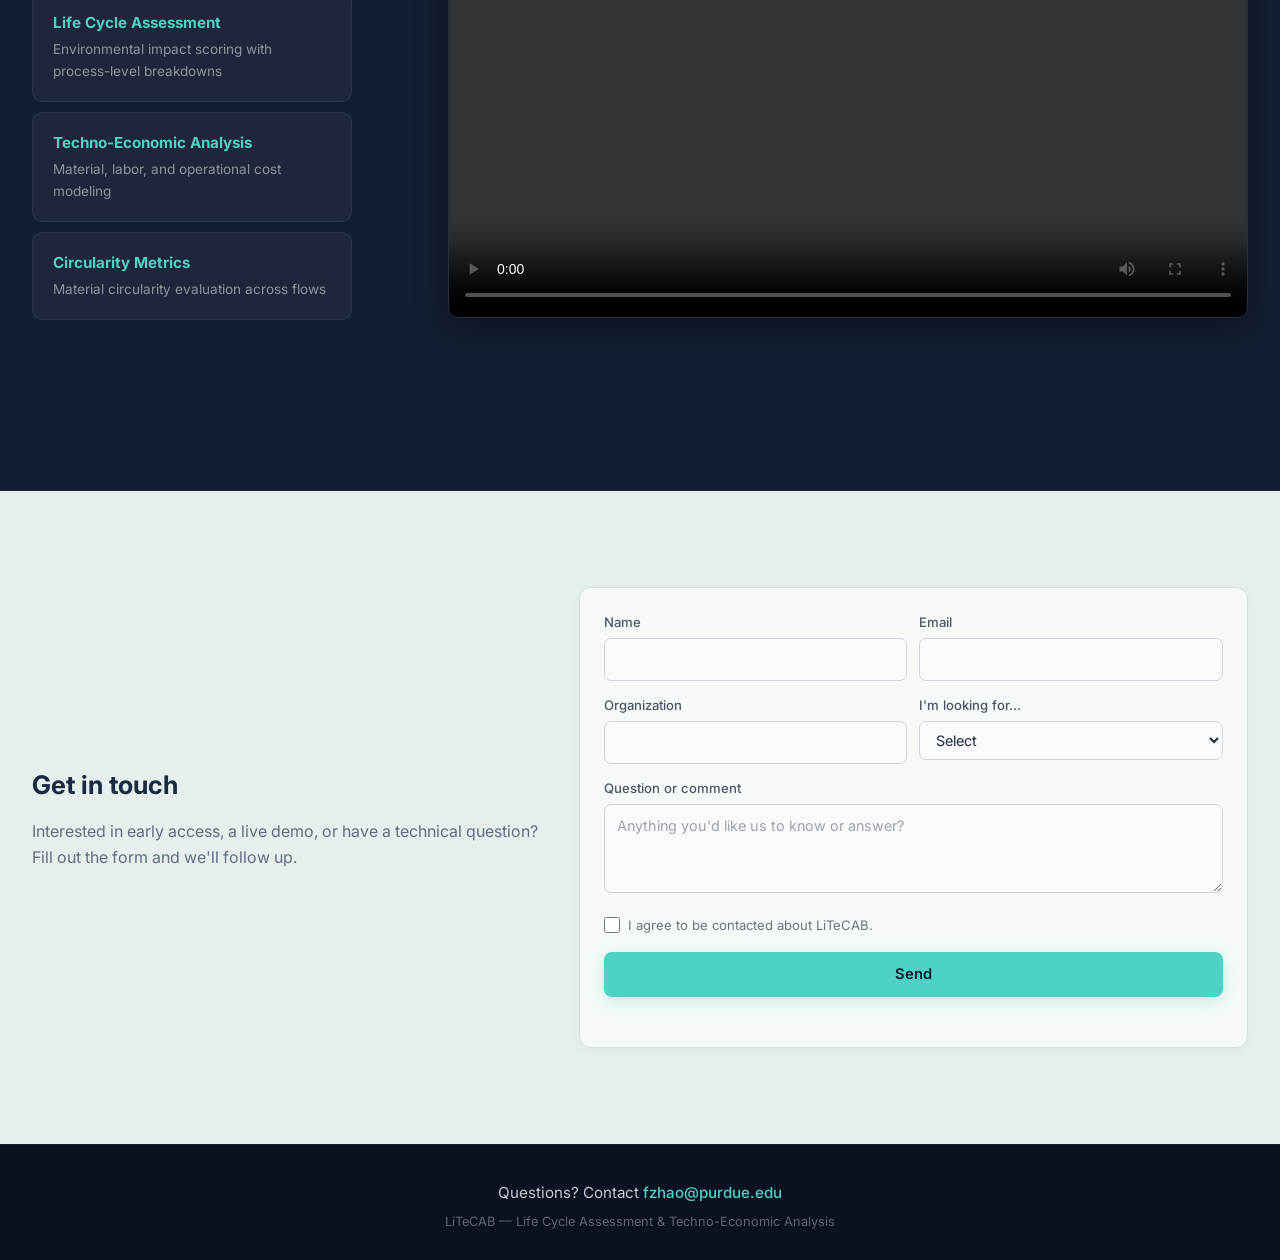
==== commit c7eb6331: "style: tint light backgrounds, simplify hero CTA, expand footer with contact email" ====
--- a/index.html
+++ b/index.html
@@ -20,7 +20,7 @@
         <a href="#problem">Why</a>
         <a href="#solution">How</a>
         <a href="./app/">Demo</a>
-        <a href="#contact">Contact</a>
+        <a href="#footer">Contact</a>
         <a href="#contact" class="nav-cta">Get Early Access</a>
       </div>
     </div>
@@ -38,10 +38,14 @@
           guided workflows, and zero setup.
         </p>
         <div class="hero-btns">
-          <a href="./app/" class="btn btn-primary">Try the Demo</a>
-          <a href="#contact" class="btn btn-outline">Request Access</a>
-          <a href="#solution" class="btn btn-outline">See How It Works</a>
+          <a href="./app/" class="btn btn-primary">Open in Browser</a>
         </div>
+        <a href="#problem" class="hero-scroll-hint" aria-label="Scroll to learn more">
+          Learn more
+          <span class="chev" aria-hidden="true">
+            <svg width="14" height="14" viewBox="0 0 24 24" fill="none" stroke="currentColor" stroke-width="2" stroke-linecap="round" stroke-linejoin="round"><polyline points="6 9 12 15 18 9"/></svg>
+          </span>
+        </a>
       </div>
     </section>
 
@@ -157,8 +161,12 @@
 
   </main>
 
-  <footer class="site-footer">
+  <footer class="site-footer" id="footer">
     <div class="container">
+      <p class="footer-questions">
+        Questions? Contact
+        <a href="mailto:fzhao@purdue.edu">fzhao@purdue.edu</a>
+      </p>
       <p>LiTeCAB &mdash; Life Cycle Assessment &amp; Techno-Economic Analysis</p>
     </div>
   </footer>
--- a/styles.css
+++ b/styles.css
@@ -22,9 +22,10 @@
 /* ── Navbar ── */
 .navbar {
   position: fixed; top: 0; left: 0; right: 0; z-index: 50;
-  background: #fff;
-  border-bottom: 1px solid #e5e7eb;
+  background: #edf4f3; /* soft mint tint — pairs with #4fd1c5 accent */
+  border-bottom: 1px solid #d5e3e0;
   box-shadow: 0 1px 3px rgba(0,0,0,0.05);
+  backdrop-filter: saturate(140%);
 }
 
 .nav-inner {
@@ -107,6 +108,28 @@
   margin-bottom: 20px;
 }
 
+/* Scroll-down hint under the hero CTA */
+.hero-scroll-hint {
+  display: inline-flex;
+  align-items: center;
+  gap: 6px;
+  margin-top: 18px;
+  color: rgba(255,255,255,0.55);
+  font-size: 0.82rem;
+  letter-spacing: 0.3px;
+  text-decoration: none;
+  transition: color 0.2s, transform 0.2s;
+}
+.hero-scroll-hint:hover { color: #4fd1c5; }
+.hero-scroll-hint .chev {
+  display: inline-block;
+  animation: hint-bounce 1.8s ease-in-out infinite;
+}
+@keyframes hint-bounce {
+  0%, 100% { transform: translateY(0); }
+  50%      { transform: translateY(4px); }
+}
+
 
 /* ── Buttons ── */
 .btn {
@@ -166,7 +189,7 @@
 
 /* ── Light sections (Problem, CTA) ── */
 .section-light {
-  background: #f4f7fb !important;
+  background: #e6efec !important; /* mint-tinted, clearly not pure white */
   color: #1a2a42;
   padding: 96px 0;
 }
@@ -186,8 +209,8 @@
 }
 
 .section-light .cta-form {
-  background: #fff;
-  border: 1px solid #e2e8f0;
+  background: #f5faf9;
+  border: 1px solid #d5e3e0;
   box-shadow: 0 2px 8px rgba(0,0,0,0.04);
 }
 
@@ -229,8 +252,8 @@
 }
 
 .card {
-  background: #fff;
-  border: 1px solid #e2e8f0;
+  background: #f5faf9;
+  border: 1px solid #d5e3e0;
   border-radius: 12px;
   padding: 32px 24px;
   text-align: center;
@@ -432,14 +455,29 @@
 
 /* ── Footer ── */
 .site-footer {
-  border-top: 1px solid rgba(255,255,255,0.04);
-  padding: 20px 0;
+  background: #0a1220;
+  border-top: 1px solid rgba(255,255,255,0.06);
+  padding: 36px 0 28px;
   text-align: center;
 }
+
+.site-footer .footer-questions {
+  font-size: 0.95rem;
+  color: rgba(255,255,255,0.78);
+  margin-bottom: 6px;
+}
+
+.site-footer .footer-questions a {
+  color: #4fd1c5;
+  text-decoration: none;
+  font-weight: 500;
+}
+.site-footer .footer-questions a:hover { text-decoration: underline; }
 
 .site-footer p {
   font-size: 0.8rem;
-  color: rgba(255,255,255,0.25);
+  color: rgba(255,255,255,0.35);
+  margin: 0;
 }
 
 /* ── Responsive ── */
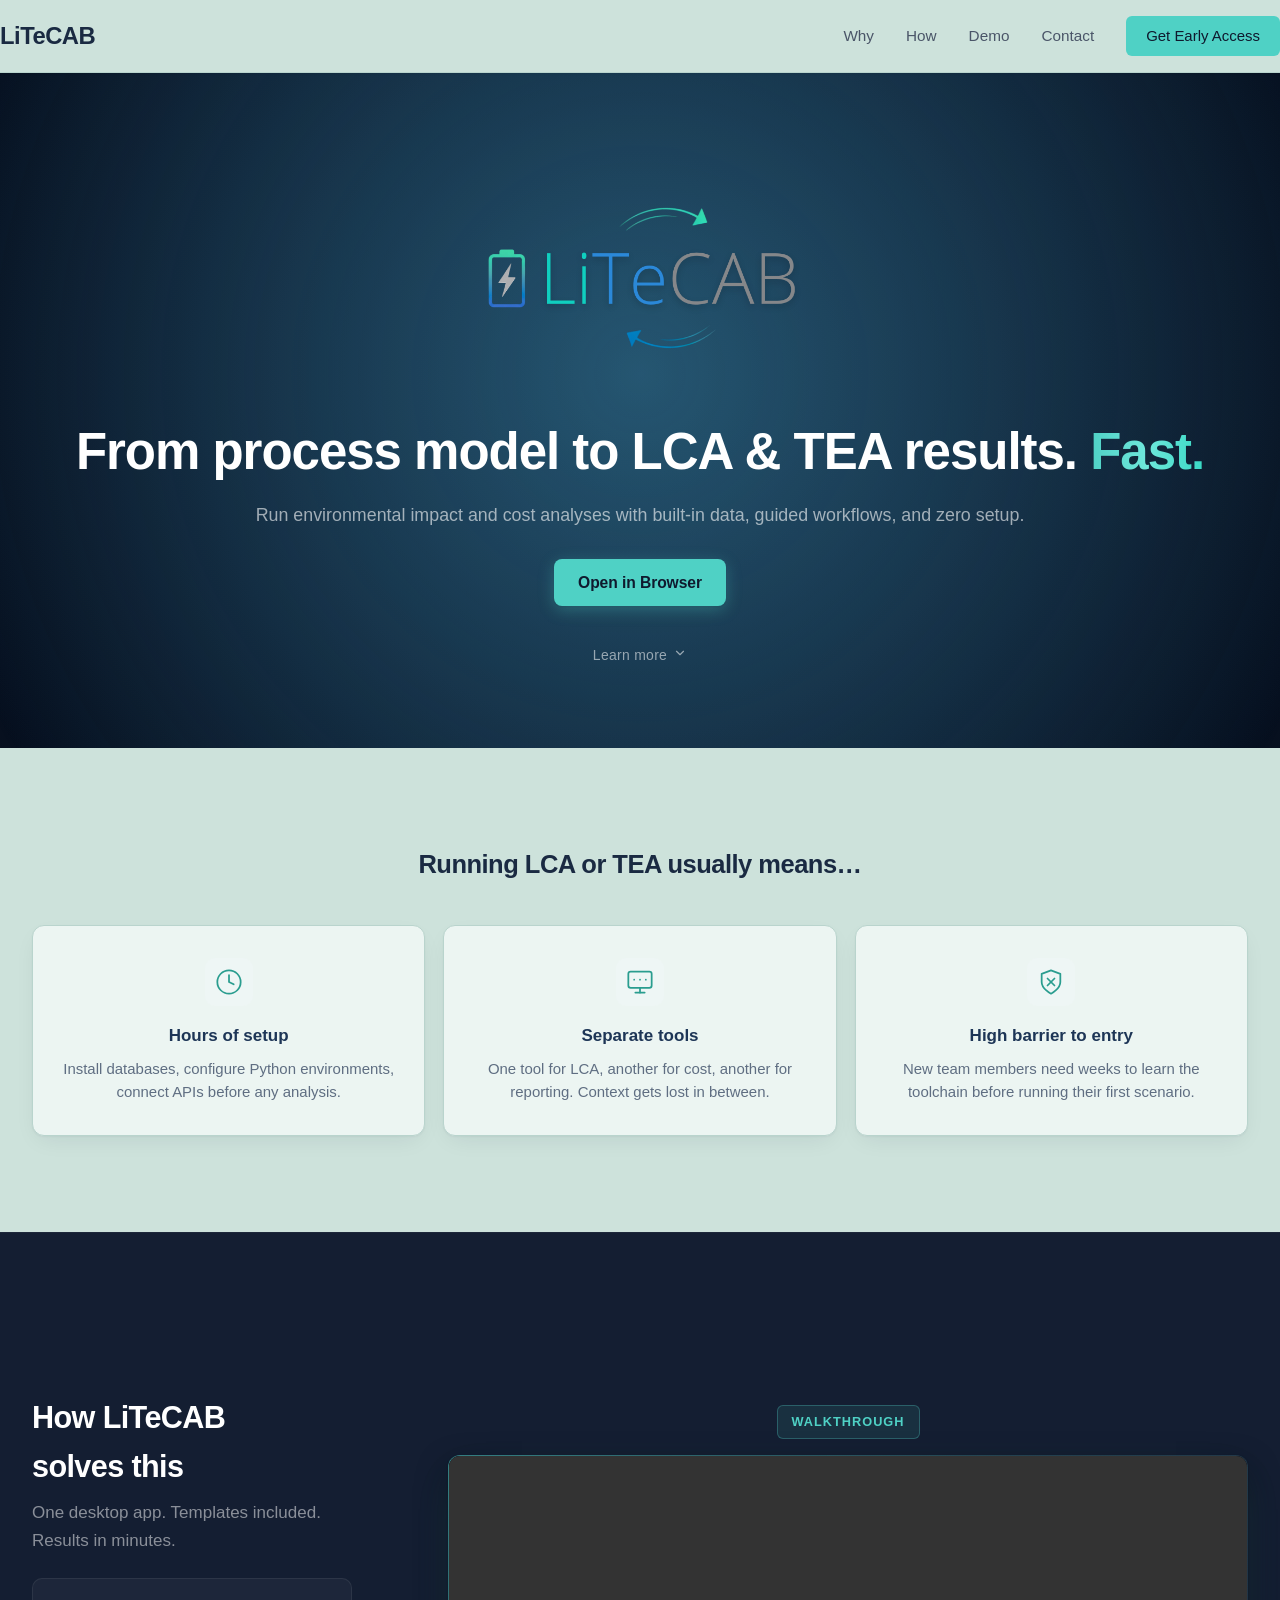
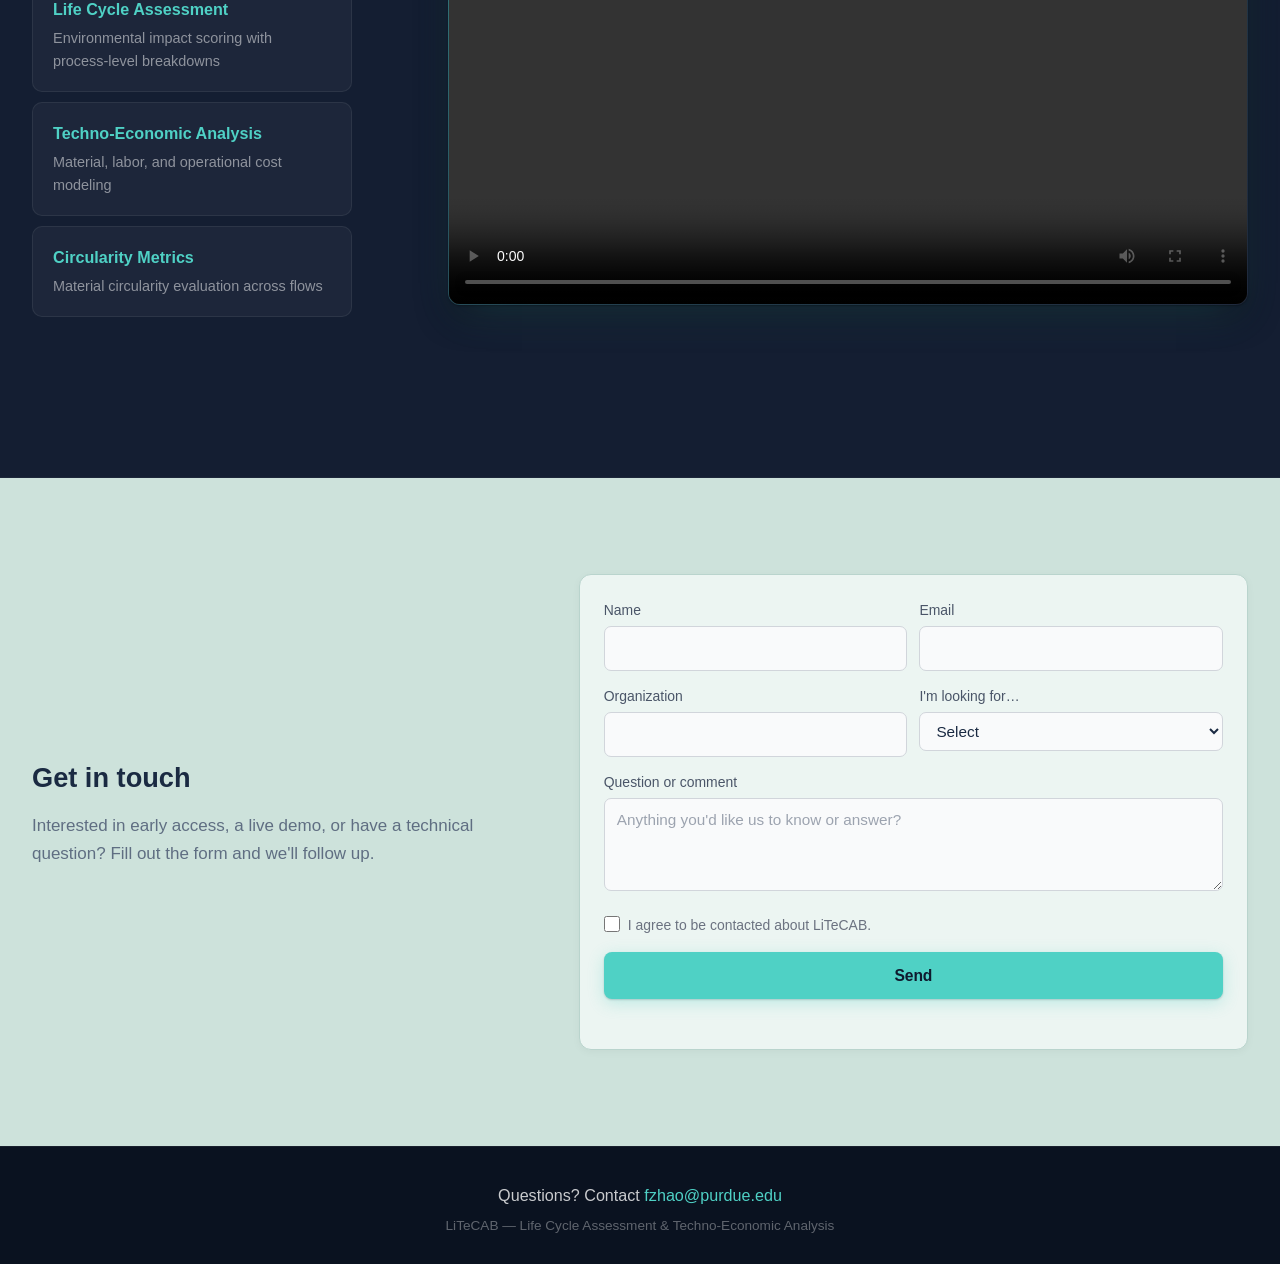
==== commit 2cf1163f: "style: darker hero + livelier drift; drop section kickers" ====
--- a/index.html
+++ b/index.html
@@ -7,10 +7,12 @@
   <meta name="description" content="LiTeCAB Desktop — life cycle assessment and techno-economic analysis in one guided workflow. Currently featuring battery process templates.">
   <link rel="preconnect" href="https://fonts.googleapis.com">
   <link rel="preconnect" href="https://fonts.gstatic.com" crossorigin>
-  <link href="https://fonts.googleapis.com/css2?family=Inter:wght@300;400;500;600;700&display=swap" rel="stylesheet">
+  <link href="https://api.fontshare.com/v2/css?f[]=satoshi@300,400,500,700,900&display=swap" rel="stylesheet">
   <link rel="stylesheet" href="styles.css">
 </head>
 <body>
+
+  <div class="scroll-progress" id="scroll-progress" aria-hidden="true"></div>
 
   <!-- ═══ Navbar ═══ -->
   <nav class="navbar" id="top">
--- a/styles.css
+++ b/styles.css
@@ -1,11 +1,42 @@
 /* ── Reset ── */
 *, *::before, *::after { box-sizing: border-box; margin: 0; padding: 0; }
 
+/* ── Selection ── */
+::selection { background: #4fd1c5; color: #0f1a2e; }
+
+/* ── Scroll progress bar ── */
+.scroll-progress {
+  position: fixed;
+  top: 0; left: 0; right: 0;
+  height: 2px;
+  z-index: 100;
+  background: linear-gradient(90deg, #4fd1c5 0%, #6ee7db 50%, #38d9c4 100%);
+  transform: scaleX(0);
+  transform-origin: left;
+  pointer-events: none;
+  will-change: transform;
+}
+
+/* ── Reveal-on-scroll ── */
+.reveal {
+  opacity: 0;
+  transform: translateY(16px);
+  transition: opacity 0.7s ease, transform 0.7s ease;
+  will-change: opacity, transform;
+}
+.reveal.is-visible {
+  opacity: 1;
+  transform: none;
+}
+@media (prefers-reduced-motion: reduce) {
+  .reveal { opacity: 1; transform: none; transition: none; }
+}
+
 /* ── Base ── */
-html { scroll-behavior: smooth; }
+html { scroll-behavior: smooth; font-size: 17px; }
 
 body {
-  font-family: 'Inter', -apple-system, BlinkMacSystemFont, 'Segoe UI', sans-serif;
+  font-family: 'Satoshi', -apple-system, BlinkMacSystemFont, 'Segoe UI', sans-serif;
   color: #e8f0fe;
   background: #0f1a2e;
   line-height: 1.6;
@@ -22,17 +53,26 @@
 /* ── Navbar ── */
 .navbar {
   position: fixed; top: 0; left: 0; right: 0; z-index: 50;
-  background: #edf4f3; /* soft mint tint — pairs with #4fd1c5 accent */
-  border-bottom: 1px solid #d5e3e0;
+  background: #cde2db; /* mint tint — same as section-light */
+  border-bottom: 1px solid #b9d4cd;
   box-shadow: 0 1px 3px rgba(0,0,0,0.05);
   backdrop-filter: saturate(140%);
+  transition: background 0.25s ease, box-shadow 0.25s ease, backdrop-filter 0.25s ease, border-color 0.25s ease;
+}
+.navbar.is-scrolled {
+  background: rgba(205,226,219,0.82);
+  backdrop-filter: saturate(160%) blur(12px);
+  border-bottom-color: rgba(185,212,205,0.5);
+  box-shadow: 0 4px 18px rgba(15,26,46,0.08);
 }
 
 .nav-inner {
   display: flex; align-items: center; justify-content: space-between;
   height: 72px;
   padding: 0;
-}
+  transition: height 0.25s ease;
+}
+.navbar.is-scrolled .nav-inner { height: 56px; }
 
 .nav-brand {
   font-size: 1.4rem;
@@ -45,12 +85,25 @@
 .nav-links { display: flex; align-items: center; gap: 32px; }
 
 .nav-links a {
+  position: relative;
   color: #4a5568;
   text-decoration: none;
   font-size: 0.9rem;
   font-weight: 500;
   transition: color 0.2s;
 }
+.nav-links a:not(.nav-cta)::after {
+  content: "";
+  position: absolute;
+  left: 0; right: 0; bottom: -4px;
+  height: 2px;
+  background: #2a9d8f;
+  border-radius: 2px;
+  transform: scaleX(0);
+  transform-origin: left;
+  transition: transform 0.25s ease;
+}
+.nav-links a:not(.nav-cta):hover::after { transform: scaleX(1); }
 .nav-links a:hover { color: #1a2a42; }
 
 .nav-cta {
@@ -66,15 +119,39 @@
 
 /* ── Hero ── */
 .hero {
+  position: relative;
+  overflow: hidden;
   padding: 160px 0 80px;
   text-align: center;
-  background:
-    radial-gradient(ellipse at 30% 0%, rgba(30,58,95,0.6) 0%, transparent 60%),
-    radial-gradient(ellipse at 75% 20%, rgba(42,74,127,0.4) 0%, transparent 50%),
-    #0f1a2e;
-}
-
-.hero-inner { max-width: 100%; margin: 0 auto; }
+  background: #07101f;
+}
+.hero::before,
+.hero::after {
+  content: "";
+  position: absolute;
+  inset: -40%;
+  pointer-events: none;
+  z-index: 0;
+  will-change: transform;
+}
+.hero::before {
+  background: radial-gradient(circle at 50% 50%, rgba(42,82,140,0.55) 0%, transparent 55%);
+  animation: hero-drift-1 14s ease-in-out infinite alternate;
+}
+.hero::after {
+  background: radial-gradient(circle at 50% 50%, rgba(79,209,197,0.22) 0%, transparent 55%);
+  animation: hero-drift-2 18s ease-in-out infinite alternate;
+}
+@keyframes hero-drift-1 {
+  0%   { transform: translate(-30%, -20%) scale(1); }
+  100% { transform: translate(28%, 18%) scale(1.15); }
+}
+@keyframes hero-drift-2 {
+  0%   { transform: translate(35%, 25%) scale(1.1); }
+  100% { transform: translate(-30%, -20%) scale(1); }
+}
+
+.hero-inner { position: relative; z-index: 1; max-width: 100%; margin: 0 auto; }
 
 .hero-logo {
   height: 240px;
@@ -85,6 +162,8 @@
   font-size: clamp(2.4rem, 4vw, 3rem);
   font-weight: 700;
   line-height: 1.1;
+  letter-spacing: -0.02em;
+  text-wrap: balance;
   margin-bottom: 20px;
   color: #fff;
   white-space: nowrap;
@@ -92,13 +171,17 @@
 
 .hero h1 em {
   font-style: normal;
-  color: #4fd1c5;
+  background: linear-gradient(90deg, #4fd1c5 0%, #6ee7db 50%, #38d9c4 100%);
+  -webkit-background-clip: text;
+          background-clip: text;
+  -webkit-text-fill-color: transparent;
+          color: transparent;
 }
 
 .hero-desc {
   font-size: 1.05rem;
   color: rgba(255,255,255,0.6);
-  max-width: 520px;
+  max-width: 900px;
   margin: 0 auto 28px;
   line-height: 1.7;
 }
@@ -137,17 +220,30 @@
   padding: 11px 24px;
   border: none; border-radius: 8px;
   font: inherit; font-size: 0.92rem; font-weight: 600;
+  letter-spacing: -0.005em;
   cursor: pointer; text-decoration: none;
-  transition: transform 0.15s, background 0.2s, box-shadow 0.2s;
+  transition: transform 0.18s ease, background 0.2s ease, box-shadow 0.25s ease;
 }
 .btn:hover { transform: translateY(-1px); }
+.btn:focus-visible {
+  outline: none;
+  box-shadow: 0 0 0 3px rgba(79,209,197,0.45);
+}
 
 .btn-primary {
   background: #4fd1c5;
   color: #0f1a2e;
-  box-shadow: 0 4px 16px rgba(79,209,197,0.3);
-}
-.btn-primary:hover { background: #6ee7db; }
+  box-shadow:
+    0 4px 16px rgba(79,209,197,0.30),
+    0 1px 2px rgba(15,26,46,0.20);
+}
+.btn-primary:hover {
+  background: #6ee7db;
+  transform: translateY(-2px) scale(1.015);
+  box-shadow:
+    0 8px 28px rgba(79,209,197,0.45),
+    0 2px 6px rgba(15,26,46,0.25);
+}
 
 .btn-outline {
   background: transparent;
@@ -175,6 +271,8 @@
 .section-heading {
   font-size: 1.8rem;
   font-weight: 700;
+  letter-spacing: -0.02em;
+  text-wrap: balance;
   text-align: center;
   margin-bottom: 8px;
   color: #fff;
@@ -189,7 +287,7 @@
 
 /* ── Light sections (Problem, CTA) ── */
 .section-light {
-  background: #e6efec !important; /* mint-tinted, clearly not pure white */
+  background: #cde2db !important; /* mint-tinted, clearly not pure white */
   color: #1a2a42;
   padding: 96px 0;
 }
@@ -209,8 +307,8 @@
 }
 
 .section-light .cta-form {
-  background: #f5faf9;
-  border: 1px solid #d5e3e0;
+  background: #ecf5f2;
+  border: 1px solid #b9d4cd;
   box-shadow: 0 2px 8px rgba(0,0,0,0.04);
 }
 
@@ -252,12 +350,22 @@
 }
 
 .card {
-  background: #f5faf9;
-  border: 1px solid #d5e3e0;
+  background: #ecf5f2;
+  border: 1px solid #b9d4cd;
   border-radius: 12px;
   padding: 32px 24px;
   text-align: center;
-  box-shadow: 0 2px 8px rgba(0,0,0,0.04);
+  box-shadow:
+    0 1px 2px rgba(15,26,46,0.04),
+    0 8px 24px -8px rgba(15,26,46,0.10);
+  transition: transform 0.25s ease, box-shadow 0.25s ease, border-color 0.25s ease;
+}
+.card:hover {
+  transform: translateY(-3px);
+  border-color: #9ec7be;
+  box-shadow:
+    0 2px 4px rgba(15,26,46,0.06),
+    0 16px 36px -10px rgba(15,26,46,0.18);
 }
 
 .card-icon {
@@ -353,10 +461,17 @@
 
 /* ── Video ── */
 .video-frame {
-  border-radius: 10px;
+  position: relative;
+  border-radius: 12px;
   overflow: hidden;
-  border: 1px solid rgba(255,255,255,0.08);
-  box-shadow: 0 8px 32px rgba(0,0,0,0.4);
+  border: 1.5px solid transparent;
+  background:
+    linear-gradient(#0a1220, #0a1220) padding-box,
+    linear-gradient(135deg, rgba(79,209,197,0.55) 0%, rgba(110,231,219,0.18) 45%, rgba(255,255,255,0.05) 100%) border-box;
+  box-shadow:
+    0 1px 2px rgba(0,0,0,0.3),
+    0 16px 40px -12px rgba(79,209,197,0.18),
+    0 12px 32px rgba(0,0,0,0.4);
   width: 100%;
   aspect-ratio: 16 / 9;
 }
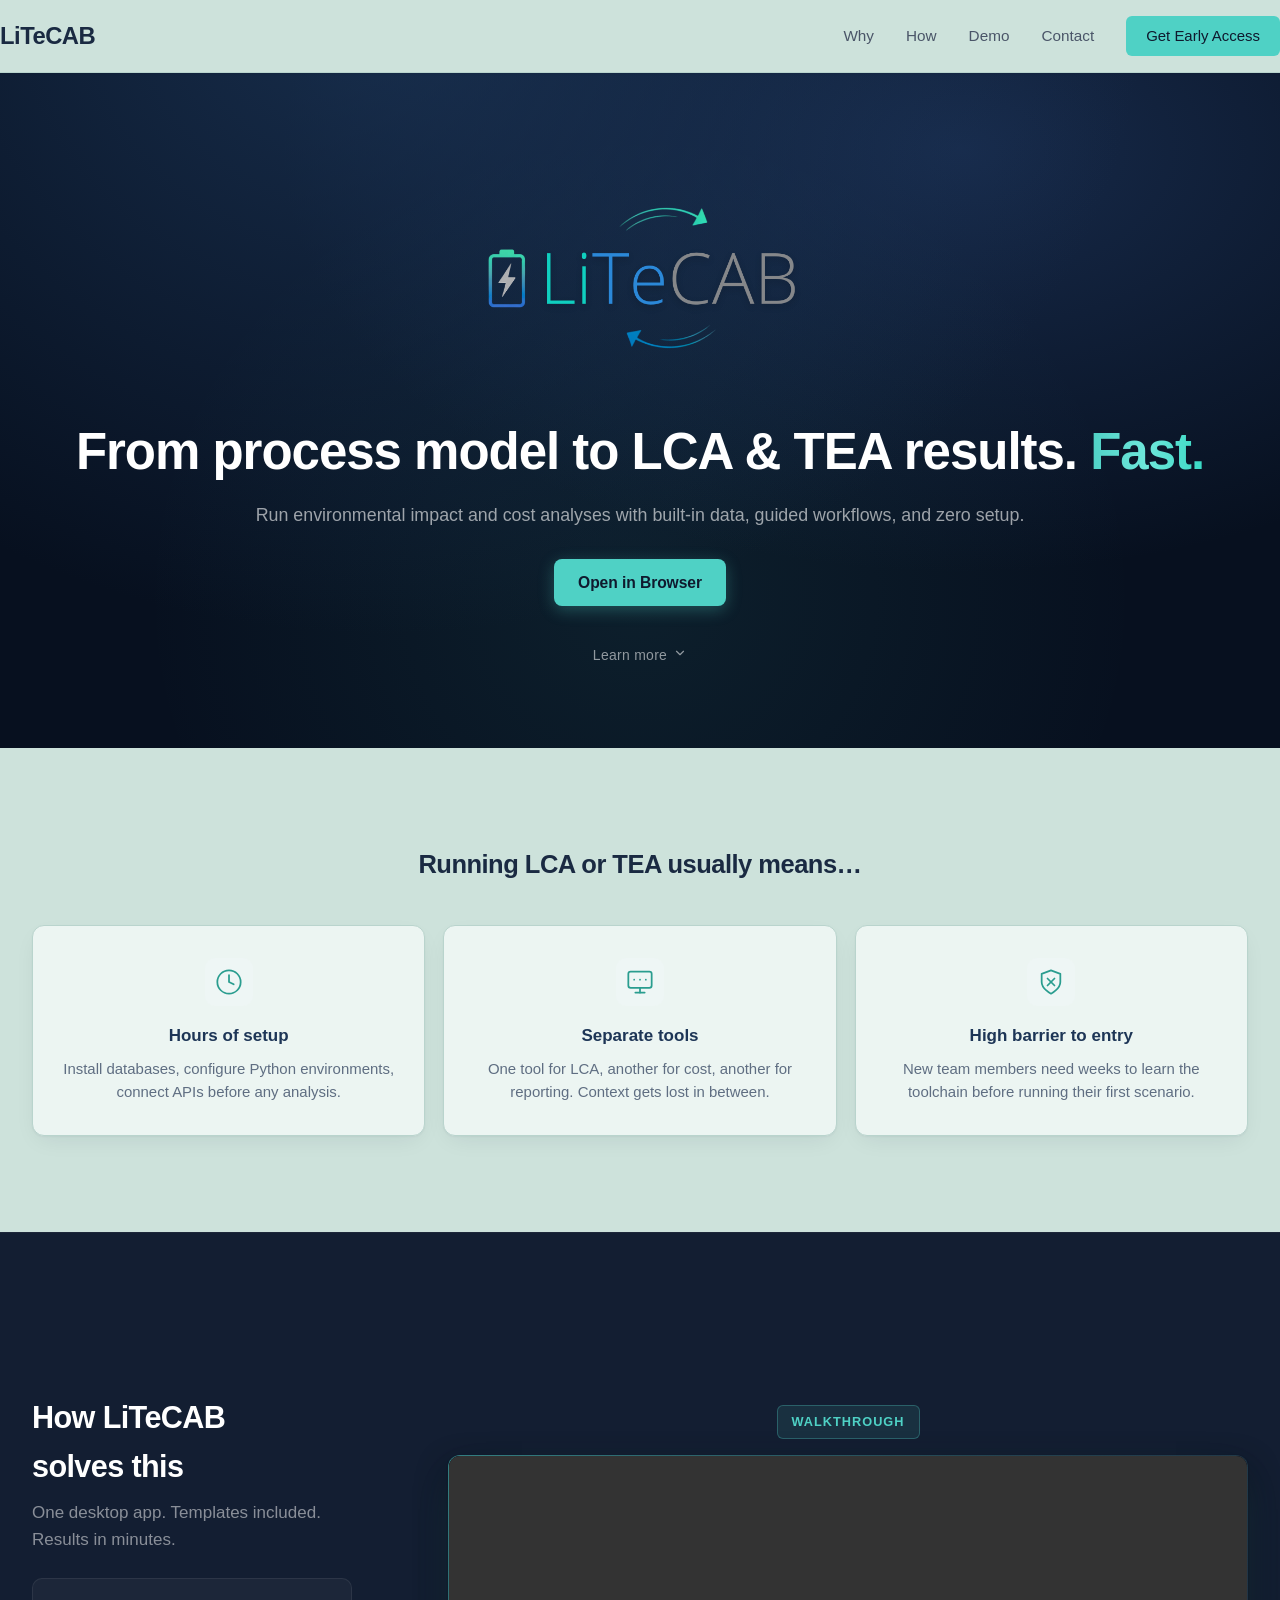
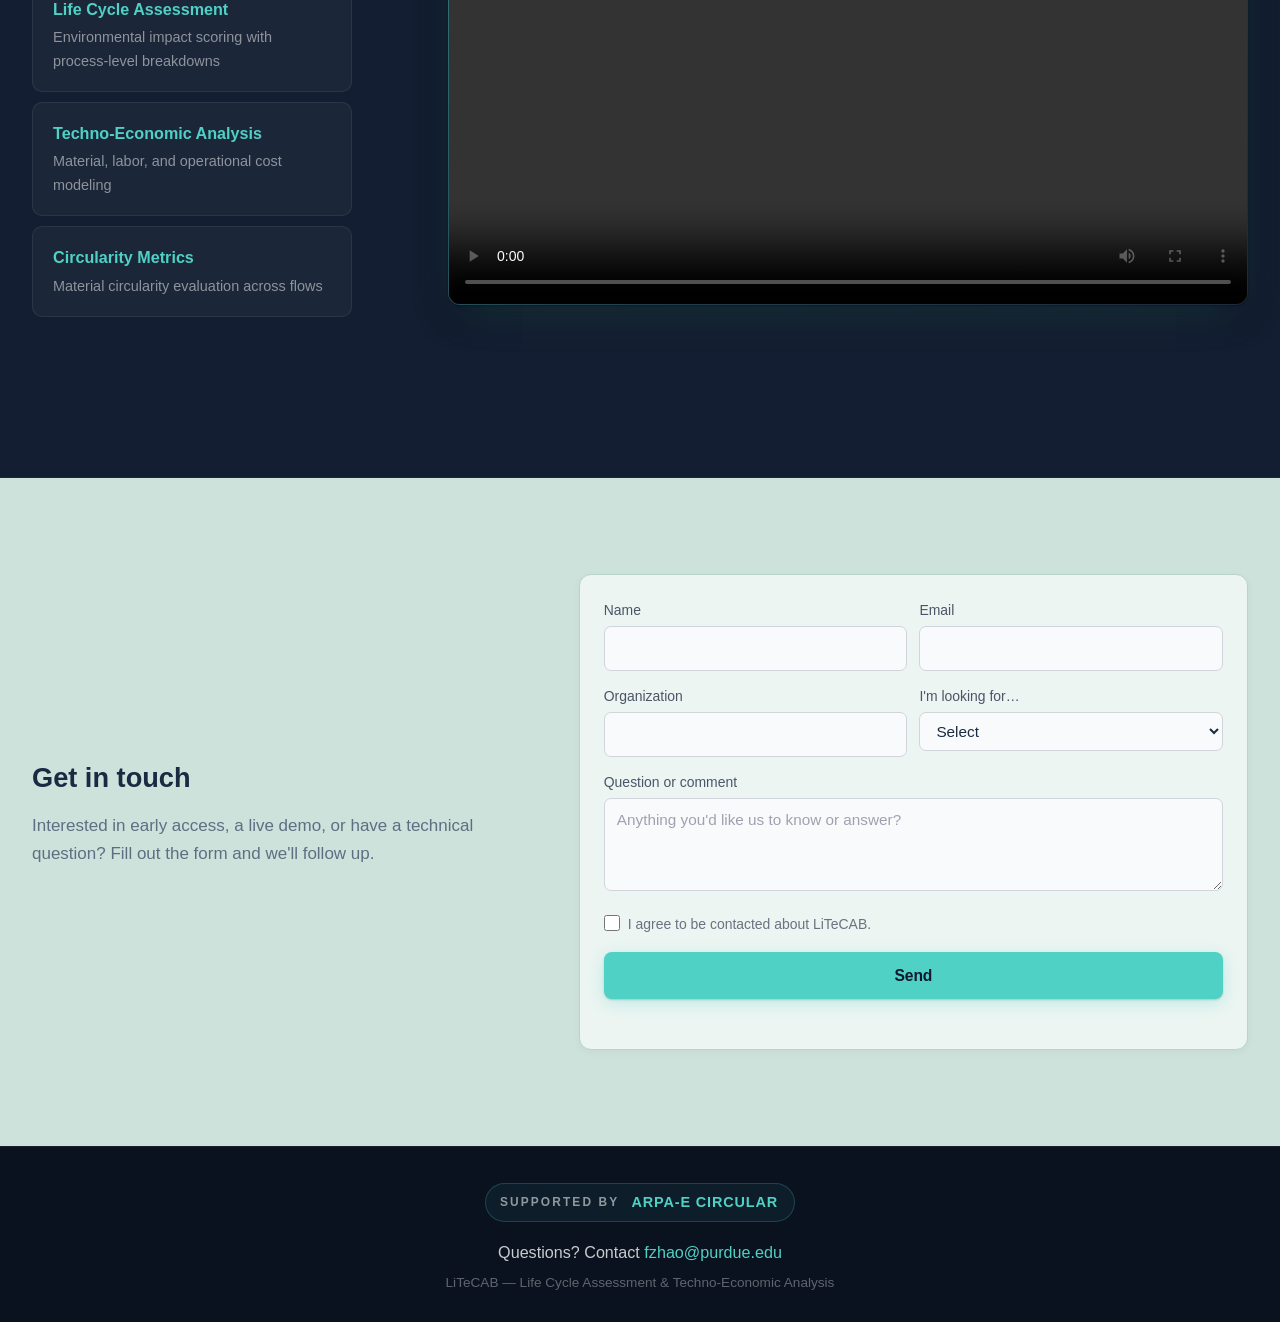
==== commit 3cd863f1: "feat: ARPA-E CIRCULAR funding strip, card icon hover state, active nav link highlight" ====
--- a/index.html
+++ b/index.html
@@ -165,6 +165,10 @@
 
   <footer class="site-footer" id="footer">
     <div class="container">
+      <div class="footer-funding">
+        <span class="footer-funding-label">Supported by</span>
+        <span class="footer-funding-name">ARPA-E CIRCULAR</span>
+      </div>
       <p class="footer-questions">
         Questions? Contact
         <a href="mailto:fzhao@purdue.edu">fzhao@purdue.edu</a>
--- a/styles.css
+++ b/styles.css
@@ -103,8 +103,10 @@
   transform-origin: left;
   transition: transform 0.25s ease;
 }
-.nav-links a:not(.nav-cta):hover::after { transform: scaleX(1); }
-.nav-links a:hover { color: #1a2a42; }
+.nav-links a:not(.nav-cta):hover::after,
+.nav-links a:not(.nav-cta).is-active::after { transform: scaleX(1); }
+.nav-links a:hover,
+.nav-links a.is-active { color: #1a2a42; }
 
 .nav-cta {
   background: #4fd1c5 !important;
@@ -123,32 +125,11 @@
   overflow: hidden;
   padding: 160px 0 80px;
   text-align: center;
-  background: #07101f;
-}
-.hero::before,
-.hero::after {
-  content: "";
-  position: absolute;
-  inset: -40%;
-  pointer-events: none;
-  z-index: 0;
-  will-change: transform;
-}
-.hero::before {
-  background: radial-gradient(circle at 50% 50%, rgba(42,82,140,0.55) 0%, transparent 55%);
-  animation: hero-drift-1 14s ease-in-out infinite alternate;
-}
-.hero::after {
-  background: radial-gradient(circle at 50% 50%, rgba(79,209,197,0.22) 0%, transparent 55%);
-  animation: hero-drift-2 18s ease-in-out infinite alternate;
-}
-@keyframes hero-drift-1 {
-  0%   { transform: translate(-30%, -20%) scale(1); }
-  100% { transform: translate(28%, 18%) scale(1.15); }
-}
-@keyframes hero-drift-2 {
-  0%   { transform: translate(35%, 25%) scale(1.1); }
-  100% { transform: translate(-30%, -20%) scale(1); }
+  background:
+    radial-gradient(ellipse at 30% 0%, rgba(30,58,95,0.7) 0%, transparent 60%),
+    radial-gradient(ellipse at 75% 20%, rgba(42,74,127,0.45) 0%, transparent 50%),
+    radial-gradient(ellipse at 50% 80%, rgba(79,209,197,0.08) 0%, transparent 55%),
+    #07101f;
 }
 
 .hero-inner { position: relative; z-index: 1; max-width: 100%; margin: 0 auto; }
@@ -375,6 +356,12 @@
   background: #eef6f5;
   border-radius: 10px;
   color: #2a9d8f;
+  transition: background 0.25s ease, color 0.25s ease, transform 0.25s ease;
+}
+.card:hover .card-icon {
+  background: #2a9d8f;
+  color: #fff;
+  transform: scale(1.06);
 }
 
 .card h3 {
@@ -576,6 +563,30 @@
   text-align: center;
 }
 
+.footer-funding {
+  display: inline-flex;
+  align-items: center;
+  gap: 12px;
+  padding: 7px 16px 7px 14px;
+  margin-bottom: 18px;
+  background: rgba(79,209,197,0.06);
+  border: 1px solid rgba(79,209,197,0.22);
+  border-radius: 999px;
+}
+.footer-funding-label {
+  font-size: 0.7rem;
+  font-weight: 600;
+  text-transform: uppercase;
+  letter-spacing: 0.18em;
+  color: rgba(255,255,255,0.55);
+}
+.footer-funding-name {
+  font-size: 0.85rem;
+  font-weight: 700;
+  color: #4fd1c5;
+  letter-spacing: 0.06em;
+}
+
 .site-footer .footer-questions {
   font-size: 0.95rem;
   color: rgba(255,255,255,0.78);
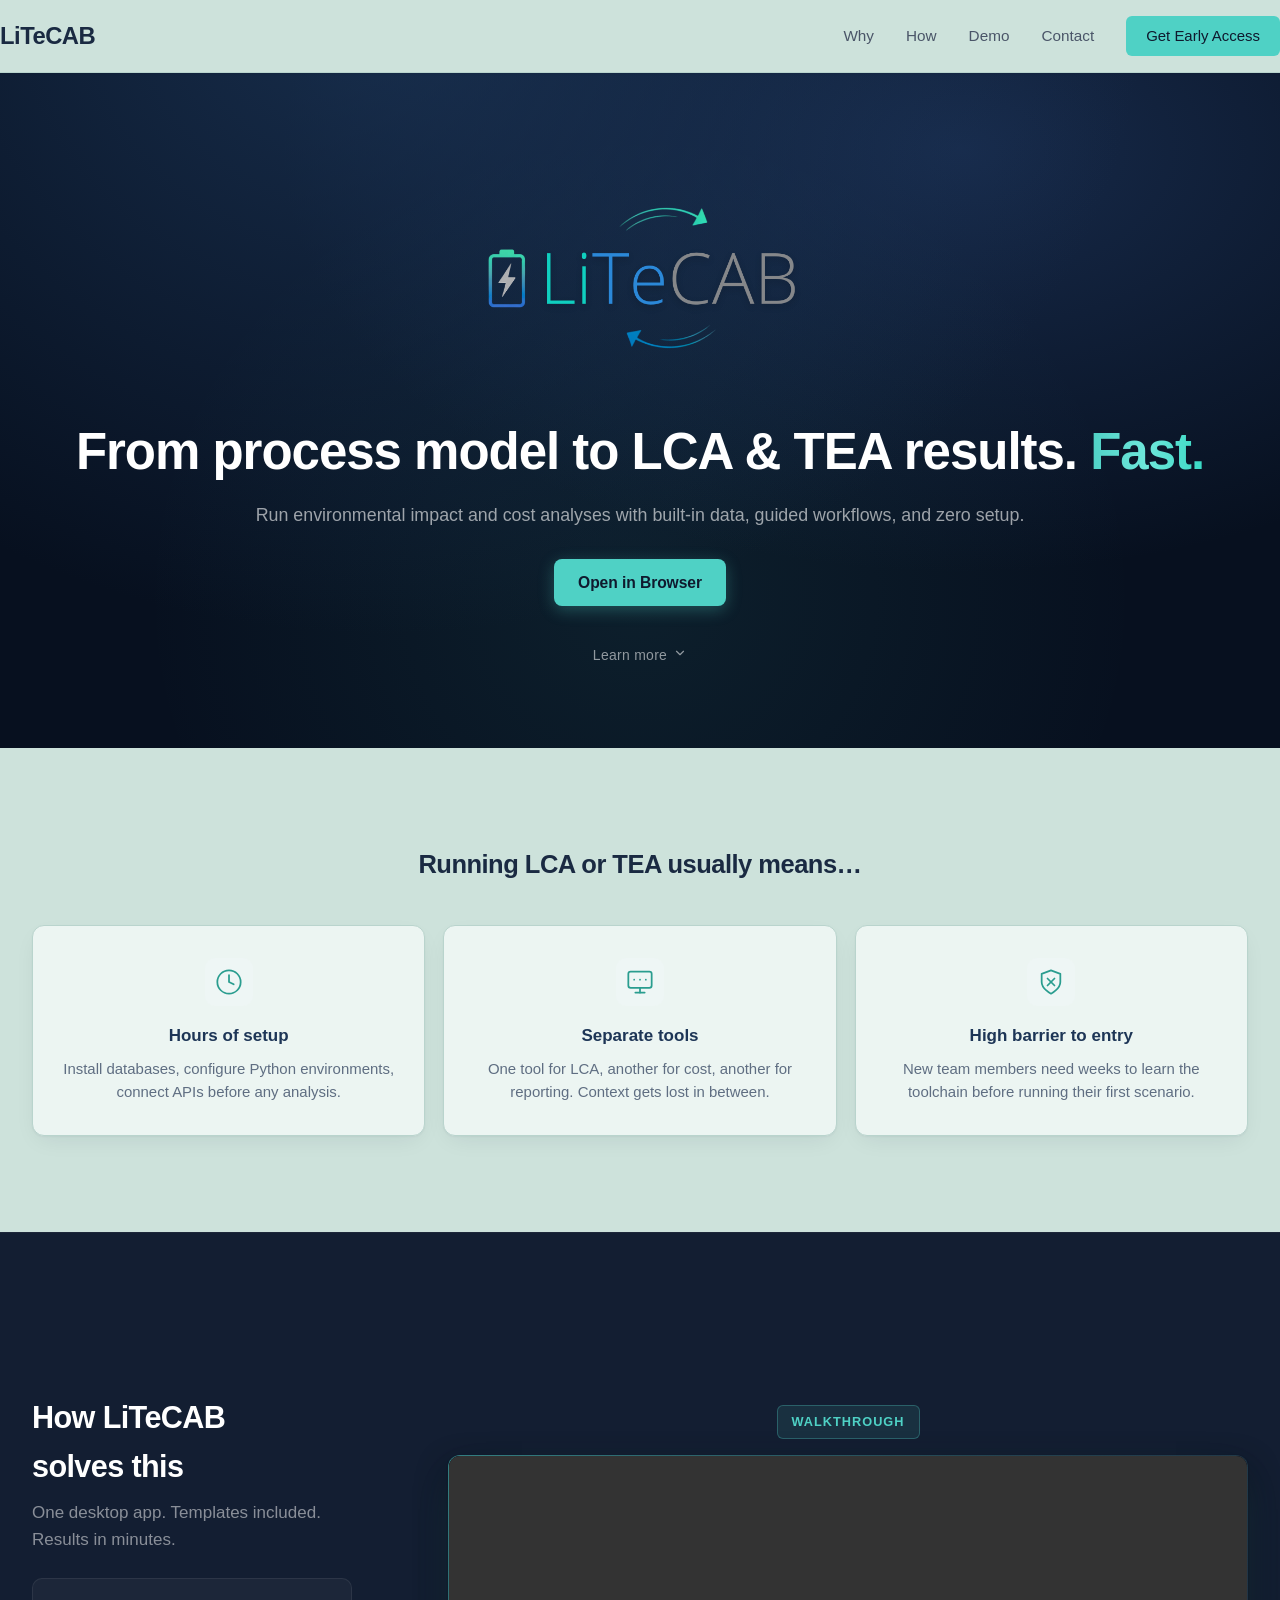
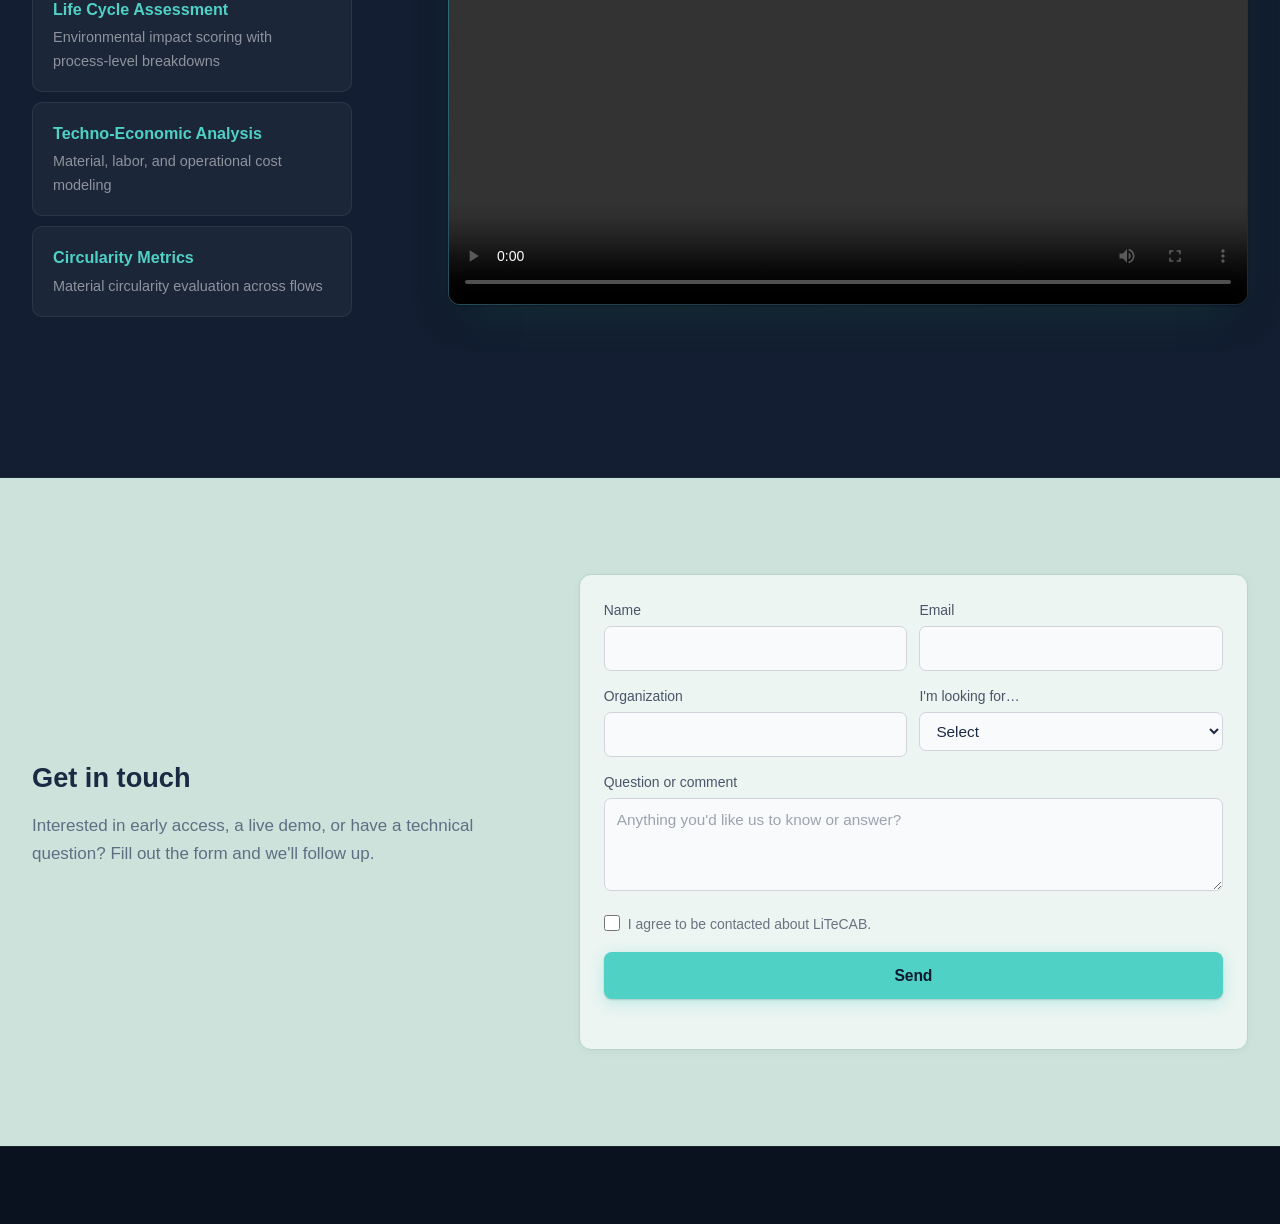
==== commit 151eecfe: "style: inline footer row - tagline left, questions center, funding right; smaller uniform sizing" ====
--- a/index.html
+++ b/index.html
@@ -164,16 +164,15 @@
   </main>
 
   <footer class="site-footer" id="footer">
-    <div class="container">
+    <div class="container footer-row">
+      <p class="footer-tagline">LiTeCAB &mdash; Life Cycle Assessment &amp; Techno-Economic Analysis</p>
+      <p class="footer-questions">
+        Questions? Contact <a href="mailto:fzhao@purdue.edu">fzhao@purdue.edu</a>
+      </p>
       <div class="footer-funding">
         <span class="footer-funding-label">Supported by</span>
         <span class="footer-funding-name">ARPA-E CIRCULAR</span>
       </div>
-      <p class="footer-questions">
-        Questions? Contact
-        <a href="mailto:fzhao@purdue.edu">fzhao@purdue.edu</a>
-      </p>
-      <p>LiTeCAB &mdash; Life Cycle Assessment &amp; Techno-Economic Analysis</p>
     </div>
   </footer>
 
--- a/styles.css
+++ b/styles.css
@@ -559,51 +559,62 @@
 .site-footer {
   background: #0a1220;
   border-top: 1px solid rgba(255,255,255,0.06);
-  padding: 36px 0 28px;
+  padding: 22px 0;
+}
+
+.footer-row {
+  display: flex;
+  align-items: center;
+  justify-content: space-between;
+  gap: 24px;
+  flex-wrap: wrap;
+}
+
+.footer-row > * {
+  font-size: 0.78rem;
+  margin: 0;
+  flex: 1 1 auto;
+}
+
+.footer-tagline {
+  color: rgba(255,255,255,0.45);
+  text-align: left;
+}
+
+.footer-questions {
+  color: rgba(255,255,255,0.7);
   text-align: center;
 }
+.footer-questions a {
+  color: #4fd1c5;
+  text-decoration: none;
+  font-weight: 500;
+}
+.footer-questions a:hover { text-decoration: underline; }
 
 .footer-funding {
   display: inline-flex;
   align-items: center;
-  gap: 12px;
-  padding: 7px 16px 7px 14px;
-  margin-bottom: 18px;
+  gap: 8px;
+  padding: 5px 12px 5px 10px;
   background: rgba(79,209,197,0.06);
   border: 1px solid rgba(79,209,197,0.22);
   border-radius: 999px;
+  flex: 0 0 auto;
+  margin-left: auto;
 }
 .footer-funding-label {
-  font-size: 0.7rem;
+  font-size: 0.65rem;
   font-weight: 600;
   text-transform: uppercase;
-  letter-spacing: 0.18em;
+  letter-spacing: 0.16em;
   color: rgba(255,255,255,0.55);
 }
 .footer-funding-name {
-  font-size: 0.85rem;
+  font-size: 0.78rem;
   font-weight: 700;
   color: #4fd1c5;
-  letter-spacing: 0.06em;
-}
-
-.site-footer .footer-questions {
-  font-size: 0.95rem;
-  color: rgba(255,255,255,0.78);
-  margin-bottom: 6px;
-}
-
-.site-footer .footer-questions a {
-  color: #4fd1c5;
-  text-decoration: none;
-  font-weight: 500;
-}
-.site-footer .footer-questions a:hover { text-decoration: underline; }
-
-.site-footer p {
-  font-size: 0.8rem;
-  color: rgba(255,255,255,0.35);
-  margin: 0;
+  letter-spacing: 0.05em;
 }
 
 /* ── Responsive ── */
@@ -626,4 +637,7 @@
   .nav-links a:not(.nav-cta) { display: none; }
   .hero-btns { flex-direction: column; align-items: center; }
   .section-light { padding: 64px 0; }
-}
+  .footer-row { flex-direction: column; gap: 12px; text-align: center; }
+  .footer-tagline, .footer-questions { text-align: center; }
+  .footer-funding { margin-left: 0; }
+}
